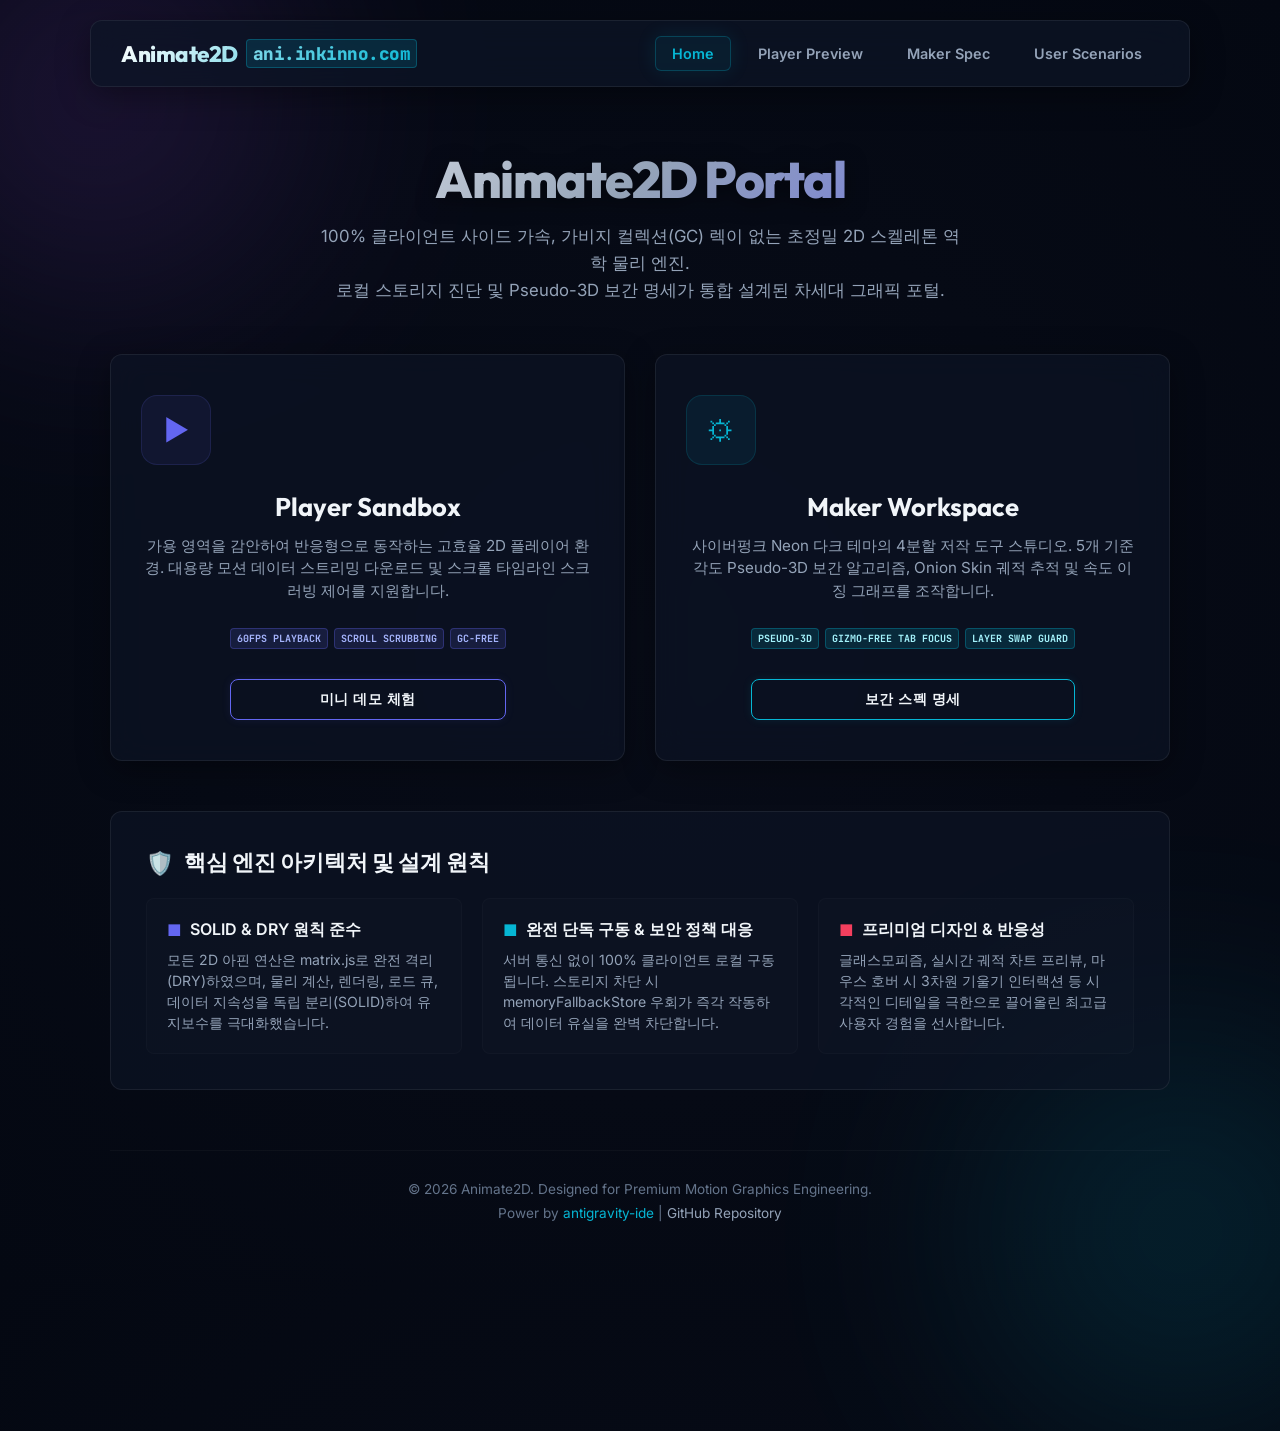
==== index.html @ 9d989e36 "feat: implement SPA portal with user journey scenarios and interactive spec simulators" ====
<!DOCTYPE html>
<html lang="ko">
<head>
  <meta charset="UTF-8">
  <meta name="viewport" content="width=device-width, initial-scale=1.0">
  <title>Animate2D - 2D Skeleton Animation System Portal</title>
  <!-- SEO 메타 데이터 -->
  <meta name="description" content="100% 클라이언트 사이드 구동, 60fps 무손실 성능을 자랑하는 2D 뼈대 애니메이션 엔진 및 저작도구 포털.">
  <meta name="keywords" content="2D Animation, Skeleton Animation, Pseudo-3D, Web Animation, Vector Engine, Animate2D">
  <meta property="og:title" content="Animate2D Portal">
  <meta property="og:description" content="60fps 무손실 2D 뼈대 애니메이션 엔진과 사이버펑크 Neon 테마 4분할 모션 메이커.">
  
  <!-- 공통 스타일시트 연동 -->
  <link rel="stylesheet" href="./css/global.css">
  <link rel="stylesheet" href="./shared/css/common-ui.css">
  
  <style>
    /* 게이트웨이 페이지 전용 수려한 애니메이션 및 레이아웃 */
    body {
      display: flex;
      flex-direction: column;
      align-items: center;
      justify-content: flex-start;
      overflow-x: hidden;
      position: relative;
      background: radial-gradient(circle at 50% 50%, var(--bg-dark-900) 0%, var(--bg-dark-950) 100%);
      padding: 0 0 60px 0;
      min-height: 100vh;
    }

    /* 배경 네온 빛 오브 효과 */
    .orb {
      position: absolute;
      width: 400px;
      height: 400px;
      border-radius: 50%;
      filter: blur(120px);
      opacity: 0.15;
      z-index: 0;
      pointer-events: none;
      animation: floatOrb 10s ease-in-out infinite alternate;
    }
    .orb-purple {
      background: var(--accent-purple);
      top: -100px;
      left: -100px;
    }
    .orb-cyan {
      background: var(--accent-cyan);
      bottom: -150px;
      right: -100px;
      animation-delay: -5s;
    }

    @keyframes floatOrb {
      0% { transform: translate(0, 0) scale(1); }
      100% { transform: translate(60px, 40px) scale(1.2); }
    }

    /* 상단 네비게이션 바 */
    .portal-navbar {
      width: 100%;
      max-width: 1100px;
      margin: 20px auto;
      display: flex;
      justify-content: space-between;
      align-items: center;
      padding: 15px 30px;
      z-index: 10;
      position: sticky;
      top: 20px;
      background: rgba(13, 20, 38, 0.75);
    }

    .nav-brand {
      font-family: var(--font-display);
      font-weight: 800;
      font-size: 1.4rem;
      letter-spacing: -0.5px;
      background: linear-gradient(135deg, #ffffff 0%, var(--accent-cyan) 100%);
      -webkit-background-clip: text;
      -webkit-text-fill-color: transparent;
      display: flex;
      align-items: center;
      gap: 8px;
    }

    .nav-brand span {
      font-size: 1.1rem;
      padding: 2px 6px;
      border-radius: 4px;
      background: rgba(6, 182, 212, 0.15);
      border: 1px solid rgba(6, 182, 212, 0.3);
      color: var(--accent-cyan);
      font-family: var(--font-mono);
    }

    .nav-menu {
      display: flex;
      gap: 10px;
    }

    .nav-menu-item {
      color: var(--text-muted);
      text-decoration: none;
      font-size: 0.9rem;
      font-weight: 600;
      padding: 8px 16px;
      border-radius: 6px;
      transition: var(--transition-smooth);
      border: 1px solid transparent;
    }

    .nav-menu-item:hover {
      color: var(--text-main);
      background: rgba(255, 255, 255, 0.03);
    }

    .nav-menu-item.active {
      color: var(--accent-cyan);
      background: rgba(6, 182, 212, 0.08);
      border-color: rgba(6, 182, 212, 0.25);
      box-shadow: var(--shadow-cyan);
    }

    /* 포털 래퍼 */
    .portal-container {
      max-width: 1100px;
      width: 100%;
      text-align: center;
      z-index: 2;
      padding: 0 20px;
    }

    /* 헤더 및 로고 */
    header {
      margin: 40px 0 50px 0;
      animation: fadeInDown 0.8s cubic-bezier(0.25, 1, 0.5, 1) both;
    }

    .brand-title {
      font-family: var(--font-display);
      font-weight: 800;
      font-size: 3.2rem;
      letter-spacing: -1.5px;
      margin-bottom: 12px;
      background: linear-gradient(135deg, #ffffff 0%, var(--text-muted) 50%, var(--accent-indigo) 100%);
      -webkit-background-clip: text;
      -webkit-text-fill-color: transparent;
      filter: drop-shadow(0 4px 10px rgba(0,0,0,0.5));
    }

    .brand-subtitle {
      font-size: 1.05rem;
      color: var(--text-muted);
      max-width: 650px;
      margin: 0 auto;
      line-height: 1.6;
    }

    .neon-text-glow {
      color: var(--accent-cyan);
      text-shadow: 0 0 10px rgba(6, 182, 212, 0.4);
      font-weight: 600;
    }

    /* 탭 컨텐츠 관리 */
    .tab-content {
      display: none;
      animation: fadeIn 0.4s ease-out forwards;
      text-align: left;
    }

    .tab-content.active {
      display: block;
    }

    /* 2대 진입 카드 그리드 (Home 전용) */
    .gateway-grid {
      display: grid;
      grid-template-columns: repeat(auto-fit, minmax(340px, 1fr));
      gap: 30px;
      margin-bottom: 50px;
      perspective: 1000px;
    }

    /* 카드 커스텀 디자인 */
    .gateway-card {
      position: relative;
      display: flex;
      flex-direction: column;
      align-items: center;
      text-align: center;
      padding: 40px 30px;
      min-height: 380px;
      justify-content: space-between;
      overflow: hidden;
      cursor: pointer;
      text-decoration: none;
      animation: fadeInUp 0.8s cubic-bezier(0.25, 1, 0.5, 1) both;
    }

    .gateway-card::before {
      content: '';
      position: absolute;
      top: 0;
      left: 0;
      width: 100%;
      height: 100%;
      background: linear-gradient(180deg, rgba(255,255,255,0.02) 0%, rgba(255,255,255,0) 100%);
      opacity: 0;
      transition: var(--transition-smooth);
    }

    .gateway-card:hover::before {
      opacity: 1;
    }

    /* 카드 내부 아이콘 래퍼 */
    .card-icon-box {
      width: 70px;
      height: 70px;
      border-radius: 16px;
      display: flex;
      align-items: center;
      justify-content: center;
      margin-bottom: 25px;
      background: rgba(99, 102, 241, 0.08);
      border: 1px solid rgba(99, 102, 241, 0.15);
      color: var(--accent-indigo);
      font-size: 28px;
      transition: var(--transition-smooth);
    }

    .gateway-card:hover .card-icon-box {
      transform: scale(1.1) rotate(5deg);
      border-color: var(--accent-indigo);
      box-shadow: var(--shadow-indigo);
      background: rgba(99, 102, 241, 0.15);
    }

    .card-icon-box.cyan-box {
      background: rgba(6, 182, 212, 0.08);
      border-color: rgba(6, 182, 212, 0.15);
      color: var(--accent-cyan);
    }

    .gateway-card:hover .card-icon-box.cyan-box {
      border-color: var(--accent-cyan);
      box-shadow: var(--shadow-cyan);
      background: rgba(6, 182, 212, 0.15);
    }

    .card-title {
      font-family: var(--font-display);
      font-size: 1.6rem;
      font-weight: 700;
      color: var(--text-main);
      margin-bottom: 12px;
    }

    .card-desc {
      font-size: 0.95rem;
      color: var(--text-muted);
      line-height: 1.5;
      margin-bottom: 25px;
    }

    /* 카드 하단 기능 태그 리스트 */
    .card-badge-list {
      display: flex;
      flex-wrap: wrap;
      justify-content: center;
      gap: 6px;
      margin-bottom: 30px;
    }

    /* 카드 액션 버튼 */
    .card-btn {
      width: 100%;
      text-transform: uppercase;
      letter-spacing: 0.5px;
    }

    /* 아키텍처 및 원칙 섹션 */
    .architecture-section {
      background: var(--glass-bg);
      border: 1px solid var(--glass-border);
      border-radius: 12px;
      padding: 35px;
      margin-top: 30px;
    }

    .section-title {
      font-family: var(--font-display);
      font-size: 1.4rem;
      font-weight: 600;
      color: var(--text-main);
      margin-bottom: 20px;
      display: flex;
      align-items: center;
      justify-content: flex-start;
      gap: 10px;
    }

    .principles-grid {
      display: grid;
      grid-template-columns: repeat(auto-fit, minmax(280px, 1fr));
      gap: 20px;
      text-align: left;
    }

    .principle-item {
      padding: 20px;
      background: rgba(255, 255, 255, 0.01);
      border-radius: 8px;
      border: 1px solid rgba(255, 255, 255, 0.02);
      transition: var(--transition-smooth);
    }

    .principle-item:hover {
      background: rgba(255, 255, 255, 0.02);
      border-color: rgba(255, 255, 255, 0.05);
    }

    .principle-title {
      font-weight: 600;
      font-size: 1rem;
      color: var(--text-main);
      margin-bottom: 8px;
      display: flex;
      align-items: center;
      gap: 8px;
    }

    .principle-desc {
      font-size: 0.88rem;
      color: var(--text-muted);
      line-height: 1.5;
    }

    /* ==========================================================================
       [PLAYER PREVIEW TAB STYLE]
       ========================================================================== */
    .player-demo-container {
      display: grid;
      grid-template-columns: 1fr 350px;
      gap: 30px;
      margin-top: 20px;
    }

    .demo-canvas-box {
      min-height: 400px;
      background: rgba(4, 8, 18, 0.7);
      border: 1px solid var(--glass-border);
      position: relative;
      overflow: hidden;
      display: flex;
      flex-direction: column;
      align-items: center;
      justify-content: center;
    }

    .demo-canvas-grid {
      position: absolute;
      top: 0;
      left: 0;
      width: 100%;
      height: 100%;
      background-image: 
        linear-gradient(rgba(255, 255, 255, 0.03) 1px, transparent 1px),
        linear-gradient(90deg, rgba(255, 255, 255, 0.03) 1px, transparent 1px);
      background-size: 40px 40px;
      background-position: center;
      z-index: 0;
      pointer-events: none;
    }

    .live-render-hud {
      position: absolute;
      top: 15px;
      left: 15px;
      font-family: var(--font-mono);
      font-size: 11px;
      color: var(--accent-cyan);
      background: rgba(4, 8, 18, 0.85);
      padding: 6px 12px;
      border-radius: 4px;
      border: 1px solid rgba(6, 182, 212, 0.3);
      z-index: 5;
      display: flex;
      flex-direction: column;
      gap: 4px;
    }

    .skeleton-viewport {
      width: 100%;
      height: 350px;
      position: relative;
      z-index: 1;
      display: flex;
      align-items: center;
      justify-content: center;
    }

    /* SVG 뼈대 */
    .skeleton-svg {
      width: 300px;
      height: 300px;
    }

    .skeleton-joint {
      fill: var(--bg-dark-950);
      stroke: var(--accent-cyan);
      stroke-width: 3px;
      cursor: pointer;
      transition: var(--transition-fast);
    }
    
    .skeleton-joint:hover {
      stroke: var(--text-main);
      filter: drop-shadow(0 0 8px var(--accent-cyan));
    }

    .skeleton-joint-root {
      stroke: var(--accent-rose);
    }

    .skeleton-bone {
      stroke: var(--accent-indigo);
      stroke-width: 4px;
      stroke-linecap: round;
      filter: drop-shadow(0 0 4px rgba(99, 102, 241, 0.4));
    }

    .skeleton-bone-dashed {
      stroke: var(--accent-purple);
      stroke-dasharray: 4 4;
      stroke-width: 2px;
    }

    .demo-controls {
      width: 100%;
      padding: 15px;
      background: rgba(15, 21, 36, 0.6);
      border-top: 1px solid var(--glass-border);
      z-index: 2;
      display: flex;
      align-items: center;
      gap: 15px;
    }

    .demo-timeline-scrub {
      flex: 1;
      display: flex;
      align-items: center;
      gap: 10px;
    }

    /* ==========================================================================
       [MAKER SPEC & 5-AXIS DEMO TAB STYLE]
       ========================================================================== */
    .maker-demo-container {
      display: grid;
      grid-template-columns: 380px 1fr;
      gap: 30px;
      margin-top: 20px;
    }

    .spec-sidebar {
      display: flex;
      flex-direction: column;
      gap: 20px;
    }

    .pseudo3d-monitor {
      background: rgba(4, 8, 18, 0.7);
      border: 1px solid var(--glass-border);
      min-height: 400px;
      border-radius: 12px;
      padding: 25px;
      display: flex;
      flex-direction: column;
      justify-content: space-between;
      position: relative;
    }

    .pseudo-canvas-view {
      flex: 1;
      border: 1px dashed rgba(255, 255, 255, 0.05);
      border-radius: 8px;
      background: rgba(4, 8, 18, 0.9);
      margin-bottom: 20px;
      position: relative;
      display: flex;
      align-items: center;
      justify-content: center;
    }

    /* 의사 3D 얼굴 시뮬레이션용 기하학 조형물 */
    .pseudo-face-wrapper {
      width: 200px;
      height: 200px;
      position: relative;
      perspective: 600px;
    }

    .pseudo-head-node {
      width: 120px;
      height: 120px;
      border-radius: 50%;
      border: 2px solid var(--accent-indigo);
      position: absolute;
      top: 40px;
      left: 40px;
      background: rgba(99, 102, 241, 0.05);
      display: flex;
      align-items: center;
      justify-content: center;
      transition: transform 0.1s linear;
      box-shadow: var(--shadow-indigo);
    }

    .pseudo-nose-node {
      width: 14px;
      height: 30px;
      background: var(--accent-cyan);
      border-radius: 4px;
      position: absolute;
      top: 45px;
      left: 53px;
      transition: transform 0.1s linear;
      box-shadow: var(--shadow-cyan);
    }

    .pseudo-eye-L {
      width: 12px;
      height: 12px;
      border-radius: 50%;
      background: var(--accent-purple);
      position: absolute;
      top: 35px;
      left: 25px;
      transition: transform 0.1s linear;
    }

    .pseudo-eye-R {
      width: 12px;
      height: 12px;
      border-radius: 50%;
      background: var(--accent-purple);
      position: absolute;
      top: 35px;
      left: 83px;
      transition: transform 0.1s linear;
    }

    .axis-dot {
      width: 8px;
      height: 8px;
      border-radius: 50%;
      background: var(--text-dim);
      position: relative;
      cursor: pointer;
      transition: var(--transition-fast);
    }
    
    .axis-dot.active {
      background: var(--accent-cyan);
      box-shadow: var(--shadow-cyan);
      transform: scale(1.4);
    }

    .axis-label {
      position: absolute;
      bottom: -20px;
      left: 50%;
      transform: translateX(-50%);
      font-size: 10px;
      font-family: var(--font-mono);
      color: var(--text-muted);
      white-space: nowrap;
    }

    .axis-dot.active .axis-label {
      color: var(--accent-cyan);
      font-weight: bold;
    }

    /* ==========================================================================
       [SCENARIO SIMULATOR TAB STYLE - CRITICAL SECTION]
       ========================================================================== */
    .scenario-grid {
      display: grid;
      grid-template-columns: 320px 1fr;
      gap: 30px;
      margin-top: 20px;
    }

    .scenario-selector-list {
      display: flex;
      flex-direction: column;
      gap: 15px;
    }

    .scenario-card-btn {
      background: rgba(13, 20, 38, 0.4);
      border: 1px solid var(--glass-border);
      border-radius: 10px;
      padding: 20px;
      text-align: left;
      cursor: pointer;
      transition: var(--transition-smooth);
      display: flex;
      flex-direction: column;
      gap: 10px;
    }

    .scenario-card-btn:hover {
      border-color: rgba(99, 102, 241, 0.3);
      background: rgba(99, 102, 241, 0.03);
    }

    .scenario-card-btn.active {
      border-color: var(--accent-cyan);
      background: rgba(6, 182, 212, 0.05);
      box-shadow: var(--shadow-cyan);
    }

    .sc-title {
      font-weight: 700;
      font-size: 1.05rem;
      color: var(--text-main);
      display: flex;
      align-items: center;
      gap: 8px;
    }

    .scenario-card-btn.active .sc-title {
      color: var(--accent-cyan);
    }

    .sc-desc {
      font-size: 0.85rem;
      color: var(--text-muted);
      line-height: 1.4;
    }

    .scenario-workspace {
      min-height: 480px;
      display: flex;
      flex-direction: column;
      gap: 20px;
    }

    .sim-console {
      background: #02050c;
      border: 1px solid rgba(255, 255, 255, 0.05);
      border-radius: 8px;
      font-family: var(--font-mono);
      font-size: 12px;
      padding: 20px;
      height: 250px;
      overflow-y: auto;
      color: #38bdf8;
      box-shadow: inset 0 0 15px rgba(0,0,0,0.8);
      position: relative;
    }

    .sim-console::before {
      content: 'SIMULATOR LOG MONITOR';
      position: absolute;
      top: 5px;
      right: 15px;
      font-size: 9px;
      color: rgba(255,255,255,0.15);
      letter-spacing: 1px;
    }

    .console-line {
      margin-bottom: 6px;
      line-height: 1.5;
      display: flex;
      gap: 10px;
    }

    .console-time {
      color: var(--text-dim);
      flex-shrink: 0;
    }

    .console-text {
      word-break: break-all;
    }

    .console-success { color: var(--accent-green); }
    .console-warning { color: #f59e0b; }
    .console-danger { color: var(--accent-rose); }
    .console-info { color: var(--accent-cyan); }

    .sim-panel-action {
      background: rgba(15, 21, 36, 0.5);
      border: 1px solid var(--glass-border);
      border-radius: 8px;
      padding: 20px;
      flex: 1;
      display: flex;
      flex-direction: column;
      justify-content: center;
      gap: 15px;
    }

    /* 시나리오 제한 모드 전용 경고 카드 배너 */
    .danger-alert-banner {
      background: rgba(244, 63, 94, 0.08);
      border: 1px solid rgba(244, 63, 94, 0.3);
      border-radius: 6px;
      padding: 12px 15px;
      display: flex;
      align-items: center;
      gap: 12px;
      color: #fca5a5;
      font-size: 0.88rem;
      animation: alertPulse 2s infinite alternate;
    }

    @keyframes alertPulse {
      0% { border-color: rgba(244, 63, 94, 0.2); box-shadow: none; }
      100% { border-color: rgba(244, 63, 94, 0.5); box-shadow: 0 0 10px rgba(244, 63, 94, 0.15); }
    }

    .restricted-actions {
      display: flex;
      gap: 12px;
      margin-top: 10px;
    }

    /* 푸터 */
    footer {
      margin-top: 60px;
      font-size: 0.85rem;
      color: var(--text-dim);
      border-top: 1px solid rgba(255, 255, 255, 0.03);
      padding-top: 30px;
      width: 100%;
      text-align: center;
    }

    footer a {
      color: var(--text-muted);
      text-decoration: none;
      transition: var(--transition-fast);
    }

    footer a:hover {
      color: var(--accent-indigo);
    }

    @media (max-width: 850px) {
      .player-demo-container,
      .maker-demo-container,
      .scenario-grid {
        grid-template-columns: 1fr;
      }
      .brand-title { font-size: 2.2rem; }
      .gateway-grid { grid-template-columns: 1fr; }
      .gateway-card { min-height: auto; }
      .portal-navbar { flex-direction: column; gap: 15px; }
    }
  </style>
</head>
<body>

  <!-- 배경용 네온 효과 구체 -->
  <div class="orb orb-purple"></div>
  <div class="orb orb-cyan"></div>

  <!-- 공통 상단 네비게이션 헤더 -->
  <nav class="portal-navbar glass-panel">
    <div class="nav-brand">
      Animate2D <span>ani.inkinno.com</span>
    </div>
    <div class="nav-menu">
      <a href="#home" class="nav-menu-item active" id="nav-item-home">Home</a>
      <a href="#player" class="nav-menu-item" id="nav-item-player">Player Preview</a>
      <a href="#maker" class="nav-menu-item" id="nav-item-maker">Maker Spec</a>
      <a href="#scenarios" class="nav-menu-item" id="nav-item-scenarios">User Scenarios</a>
    </div>
  </nav>

  <div class="portal-container">
    
    <!-- 공통 브랜드 헤더 -->
    <header>
      <h1 class="brand-title" id="portal-title">Animate2D Portal</h1>
      <p class="brand-subtitle">
        100% 클라이언트 사이드 가속, 가비지 컬렉션(GC) 렉이 없는 초정밀 2D 스켈레톤 역학 물리 엔진.<br>
        로컬 스토리지 진단 및 Pseudo-3D 보간 명세가 통합 설계된 차세대 그래픽 포털.
      </p>
    </header>

    <!-- ==========================================================================
         [1. HOME VIEW]
         ========================================================================== */ -->
    <div class="tab-content active" id="view-home">
      <div class="gateway-grid">
        
        <!-- 카드 1: Player Sandbox -->
        <a href="#player" class="gateway-card glass-panel glass-panel-interactive" id="card-player">
          <div>
            <div class="card-icon-box">
              <span>▶</span>
            </div>
            <h2 class="card-title">Player Sandbox</h2>
            <p class="card-desc">
              가용 영역을 감안하여 반응형으로 동작하는 고효율 2D 플레이어 환경. 대용량 모션 데이터 스트리밍 다운로드 및 스크롤 타임라인 스크러빙 제어를 지원합니다.
            </p>
          </div>
          <div>
            <div class="card-badge-list">
              <span class="neon-badge">60fps Playback</span>
              <span class="neon-badge">Scroll Scrubbing</span>
              <span class="neon-badge">GC-Free</span>
            </div>
            <button class="neon-btn card-btn" id="btn-goto-player">미니 데모 체험</button>
          </div>
        </a>

        <!-- 카드 2: Maker Workspace -->
        <a href="#maker" class="gateway-card glass-panel glass-panel-interactive" id="card-maker">
          <div>
            <div class="card-icon-box cyan-box">
              <span>⚙</span>
            </div>
            <h2 class="card-title">Maker Workspace</h2>
            <p class="card-desc">
              사이버펑크 Neon 다크 테마의 4분할 저작 도구 스튜디오. 5개 기준 각도 Pseudo-3D 보간 알고리즘, Onion Skin 궤적 추적 및 속도 이징 그래프를 조작합니다.
            </p>
          </div>
          <div>
            <div class="card-badge-list">
              <span class="neon-badge neon-badge-cyan">Pseudo-3D</span>
              <span class="neon-badge neon-badge-cyan">Gizmo-Free Tab Focus</span>
              <span class="neon-badge neon-badge-cyan">Layer Swap Guard</span>
            </div>
            <button class="neon-btn neon-btn-cyan card-btn" id="btn-goto-maker">보간 스펙 명세</button>
          </div>
        </a>

      </div>

      <!-- 아키텍처 및 준수 원칙 정보 -->
      <section class="architecture-section">
        <h3 class="section-title">
          <span>🛡️</span> 핵심 엔진 아키텍처 및 설계 원칙
        </h3>
        <div class="principles-grid">
          
          <div class="principle-item">
            <h4 class="principle-title">
              <span style="color: var(--accent-indigo);">■</span> SOLID & DRY 원칙 준수
            </h4>
            <p class="principle-desc">
              모든 2D 아핀 연산은 matrix.js로 완전 격리(DRY)하였으며, 물리 계산, 렌더링, 로드 큐, 데이터 지속성을 독립 분리(SOLID)하여 유지보수를 극대화했습니다.
            </p>
          </div>

          <div class="principle-item">
            <h4 class="principle-title">
              <span style="color: var(--accent-cyan);">■</span> 완전 단독 구동 & 보안 정책 대응
            </h4>
            <p class="principle-desc">
              서버 통신 없이 100% 클라이언트 로컬 구동됩니다. 스토리지 차단 시 memoryFallbackStore 우회가 즉각 작동하여 데이터 유실을 완벽 차단합니다.
            </p>
          </div>

          <div class="principle-item">
            <h4 class="principle-title">
              <span style="color: var(--accent-rose);">■</span> 프리미엄 디자인 & 반응성
            </h4>
            <p class="principle-desc">
              글래스모피즘, 실시간 궤적 차트 프리뷰, 마우스 호버 시 3차원 기울기 인터랙션 등 시각적인 디테일을 극한으로 끌어올린 최고급 사용자 경험을 선사합니다.
            </p>
          </div>

        </div>
      </section>
    </div>

    <!-- ==========================================================================
         [2. PLAYER PREVIEW VIEW]
         ========================================================================== */ -->
    <div class="tab-content" id="view-player">
      <div class="architecture-section" style="margin-top:0;">
        <h3 class="section-title"><span>▶</span> Player Sandbox - 실시간 60fps 물리/렌더 시뮬레이터</h3>
        <p style="color:var(--text-muted); font-size:0.95rem; margin-bottom: 20px;">
          본 포털 내부에서 60fps 무손실 뼈대 보간 연산을 가상으로 테스트해볼 수 있는 체험 공간입니다. 스크러버(Scrubber)를 조작하거나 슬라이더를 통해 관절의 동적 팽창 및 회전 보간율을 분석하세요.
        </p>

        <div class="player-demo-container">
          <!-- 왼쪽: 시뮬레이션 뷰포트 -->
          <div class="demo-canvas-box glass-panel">
            <div class="demo-canvas-grid"></div>
            
            <div class="live-render-hud">
              <div>RENDER ENGINE: ACTIVE (60FPS)</div>
              <div>MATRIX BUFFER: OK</div>
              <div>DELTA TIME: <span id="player-delta">16.67ms</span></div>
              <div>ACTIVE BONES: 3 NODES</div>
            </div>

            <div class="skeleton-viewport">
              <svg class="skeleton-svg" viewBox="0 0 300 300">
                <!-- 뼈대 렌더링 -->
                <line x1="150" y1="150" x2="150" y2="80" class="skeleton-bone skeleton-bone-dashed" id="p-bone-parent"></line>
                <line x1="150" y1="80" x2="220" y2="80" class="skeleton-bone" id="p-bone-child1"></line>
                <line x1="220" y1="80" x2="260" y2="120" class="skeleton-bone" id="p-bone-child2"></line>

                <!-- 관절 조인트 -->
                <circle cx="150" cy="150" r="8" class="skeleton-joint skeleton-joint-root" id="p-joint-root"></circle>
                <circle cx="150" cy="80" r="6" class="skeleton-joint" id="p-joint-mid1"></circle>
                <circle cx="220" cy="80" r="6" class="skeleton-joint" id="p-joint-mid2"></circle>
                <circle cx="260" cy="120" r="4" class="skeleton-joint" id="p-joint-end"></circle>
              </svg>
            </div>

            <!-- 하단 조작기 -->
            <div class="demo-controls">
              <button class="neon-btn" id="btn-player-play" style="padding: 6px 12px; font-size:12px;">Auto Play</button>
              <div class="demo-timeline-scrub">
                <span class="neon-label" style="margin-bottom:0;">Timeline</span>
                <input type="range" class="neon-slider" id="player-scrubber" min="0" max="2000" value="0">
                <span style="font-family:var(--font-mono); font-size:11px; color:var(--accent-cyan);" id="player-time-label">0ms</span>
              </div>
            </div>
          </div>

          <!-- 오른쪽: 상세 강점 가이드 -->
          <div class="spec-sidebar">
            <div class="glass-panel" style="flex:1;">
              <h4 class="neon-label" style="color:var(--accent-cyan); font-size:12px; margin-bottom:15px;">샌드박스 핵심 기술 지표</h4>
              
              <div style="margin-bottom: 20px;">
                <h5 style="font-size: 0.95rem; font-weight: 600; margin-bottom: 6px;">1. 가비지 컬렉션 차단 (GC-Free)</h5>
                <p style="font-size: 0.85rem; color:var(--text-muted); line-height: 1.4;">
                  매 프레임 단위로 생성되는 가상 행렬 및 벡터 계산용 오브젝트를 신규 할당하지 않고, <code>pool.js</code>의 Object Pooling 메커니즘을 통해 리사이클링하므로 장시간 구동에도 GC 렉이 없습니다.
                </p>
              </div>

              <div style="margin-bottom: 20px;">
                <h5 style="font-size: 0.95rem; font-weight: 600; margin-bottom: 6px;">2. 256단계 LUT 이징 선보간</h5>
                <p style="font-size: 0.85rem; color:var(--text-muted); line-height: 1.4;">
                  Cubic-Bezier 수식을 런타임에 실시간 연산하는 렉을 극복하고자, 애니메이션 시작 단계에서 256단계의 가속 테이블을 미리 메모리에 베이킹하여 캐시에서 즉각 조회합니다.
                </p>
              </div>

              <a href="./player/index.html" class="neon-btn" style="width:100%; text-decoration:none;">
                실제 Player 샌드박스로 진입 ➔
              </a>
            </div>
          </div>
        </div>
      </div>
    </div>

    <!-- ==========================================================================
         [3. MAKER SPEC VIEW]
         ========================================================================== */ -->
    <div class="tab-content" id="view-maker">
      <div class="architecture-section" style="margin-top:0;">
        <h3 class="section-title"><span>⚙</span> Maker Workspace - 5개 기본 각도 축 Pseudo-3D 보간 명세</h3>
        <p style="color:var(--text-muted); font-size:0.95rem; margin-bottom: 20px;">
          2D 저작환경에서 3차원 입체 효과(Pseudo-3D)를 구현하기 위한 보간 스펙 데모입니다. 5개 주요 각도 축(<code>-90°</code>, <code>-45°</code>, <code>0°</code>, <code>45°</code>, <code>90°</code>)의 가중치를 슬라이더로 조절하며 변형 행렬의 동적 Lerp 전이를 비주얼로 직접 모니터링하세요.
        </p>

        <div class="maker-demo-container">
          <!-- 왼쪽: 슬라이더 제어 및 어핀 보간 공식 모니터 -->
          <div class="spec-sidebar">
            <div class="glass-panel" style="display:flex; flex-direction:column; gap:20px;">
              <div>
                <label class="neon-label">의사 3D 기준 각도 조절</label>
                <input type="range" class="neon-slider" id="pseudo-angle-slider" min="-90" max="90" value="0" step="1">
                <div style="display:flex; justify-content:space-between; font-family:var(--font-mono); font-size:11px; margin-top:8px; color:var(--text-muted);">
                  <span>-90°</span>
                  <span>-45°</span>
                  <span>0° (정면)</span>
                  <span>45°</span>
                  <span>90°</span>
                </div>
              </div>

              <div style="background: rgba(2, 5, 12, 0.8); padding: 15px; border-radius: 6px; border: 1px solid rgba(255,255,255,0.03);">
                <div class="neon-label" style="color:var(--accent-cyan);">보간 가중치 파라미터 (LERP)</div>
                <div style="font-family:var(--font-mono); font-size:12px; display:flex; flex-direction:column; gap:6px; margin-top:8px;">
                  <div>구간 인덱스: <span id="lerp-idx" style="color:#ffffff;">[0° ~ 45°]</span></div>
                  <div>보간 비율 (t): <span id="lerp-ratio" style="color:var(--accent-cyan);">0.00</span></div>
                  <div style="border-top:1px solid rgba(255,255,255,0.05); margin-top:5px; padding-top:5px;">
                    가중치 W(t): <br>
                    <span id="lerp-formula" style="font-size:11px; color:var(--accent-purple);">W_0 = 1.00, W_45 = 0.00</span>
                  </div>
                </div>
              </div>

              <div>
                <a href="file:///c:/ai/apps/01_anti/01_web/01_inkinno/animation2D/maker/pseudo3d_spec.md" target="_blank" class="neon-badge neon-badge-cyan" style="font-size:10px; cursor:pointer; text-decoration:none; display:inline-block; text-align:center; width:100%;">
                  📂 LOCAL PSEUDO-3D SPEC 명세서 읽기
                </a>
              </div>

              <a href="./maker/index.html" class="neon-btn neon-btn-cyan" style="width:100%; text-decoration:none;">
                실제 Maker Workspace 시작하기 ➔
              </a>
            </div>
          </div>

          <!-- 오른쪽: 2.5D 얼굴 회전 기하학 구조 시각 데모 -->
          <div class="pseudo3d-monitor glass-panel">
            <div class="live-render-hud">
              <div>RENDER MODE: PSEUDO-3D LERP</div>
              <div>ACTIVE ANGLE: <span id="pseudo-angle-label" style="color:var(--accent-cyan);">0.00°</span></div>
              <div>👑 ORIGIN INHERIT: ENABLED (ROOT)</div>
            </div>

            <div class="pseudo-canvas-view">
              <div class="demo-canvas-grid"></div>
              
              <div class="pseudo-face-wrapper">
                <!-- 가상의 2.5D 머리 관절과 파츠들 -->
                <div class="pseudo-head-node" id="head-node">
                  <!-- 눈 -->
                  <div class="pseudo-eye-L" id="eye-L"></div>
                  <div class="pseudo-eye-R" id="eye-R"></div>
                  <!-- 코 -->
                  <div class="pseudo-nose-node" id="nose-node"></div>
                </div>
              </div>
            </div>

            <div style="font-size: 0.85rem; color:var(--text-muted); line-height: 1.4; border-top:1px solid rgba(255,255,255,0.05); padding-top:15px;">
              <strong>👑 ROOT ORIGIN 종속성 규칙 적용</strong>: 얼굴 내부의 눈, 코, 귀 파츠들은 독립 변형되지 않고 상위 조상 뼈대(<code>head-node</code>)의 Pivot 좌표계 및 회전 변환 행렬에 종속되어 상속 흐름을 완벽히 준수합니다.
            </div>
          </div>
        </div>
      </div>
    </div>

    <!-- ==========================================================================
         [4. SCENARIO SIMULATOR VIEW - CRITICAL USER REQUEST]
         ========================================================================== */ -->
    <div class="tab-content" id="view-scenarios">
      <div class="architecture-section" style="margin-top:0;">
        <h3 class="section-title"><span>👥</span> Animate2D 분기별 유저 구동 & 접속 동선 시뮬레이터</h3>
        <p style="color:var(--text-muted); font-size:0.95rem; margin-bottom: 20px;">
          접속 환경 및 보안 수준이 다른 가상의 세 가지 사용자 분기(Visitor / Creator / Restricted)에 따른 실제 동작 예측과 예외 처리 우회 플로우를 인터랙티브하게 에뮬레이션합니다.
        </p>

        <div class="scenario-grid">
          <!-- 왼쪽: 3가지 분기 유저 선택 버튼 카드들 -->
          <div class="scenario-selector-list">
            
            <!-- 분기 1: Visitor -->
            <div class="scenario-card-btn active" id="sc-card-visitor" onclick="switchScenario('visitor')">
              <div class="sc-title">
                <span style="color:var(--accent-indigo);">●</span> 분기 1. 일반 관람 유저
              </div>
              <div class="sc-desc">
                기본 페이지 접속 후 60fps 애니메이션 및 스트리밍 다운로드 큐를 가동하는 기본 소비 시나리오.
              </div>
            </div>

            <!-- 분기 2: Creator -->
            <div class="scenario-card-btn" id="sc-card-creator" onclick="switchScenario('creator')">
              <div class="sc-title">
                <span style="color:var(--accent-cyan);">●</span> 분기 2. 전문 모션 저작자
              </div>
              <div class="sc-desc">
                4분할 워크스페이스를 가동하여 👑 ROOT ORIGIN 본 제어와 자동 체크포인트 저장 기능을 사용하는 고사양 제작 시나리오.
              </div>
            </div>

            <!-- 분기 3: Restricted Storage -->
            <div class="scenario-card-btn" id="sc-card-restricted" onclick="switchScenario('restricted')">
              <div class="sc-title">
                <span style="color:var(--accent-rose);">●</span> 분기 3. 보안 차단/예외 유저
              </div>
              <div class="sc-desc">
                LocalStorage 및 IndexedDB가 차단된 익명/인코그니토 보안 환경에서 memoryFallbackStore로 복구를 집행하는 보안 예외 대응 시나리오.
              </div>
            </div>

          </div>

          <!-- 오른쪽: 시뮬레이션 구동 로그 콘솔 및 액션 컨트롤러 -->
          <div class="scenario-workspace">
            
            <div class="sim-console" id="sc-console">
              <div class="console-line"><span class="console-time">[16:10:30]</span> <span class="console-text console-info">SYSTEM: Animate2D User Journey Engine initialized. Select a scenario on the left to start.</span></div>
            </div>

            <div class="sim-panel-action glass-panel" id="sc-action-panel">
              <!-- JS에서 동적으로 시나리오별 실시간 조작 버튼 및 예외 대응 버튼을 렌더링 -->
              <div id="sim-action-placeholder">
                <h4 class="neon-label">시나리오별 조작 및 테스트</h4>
                <p style="font-size:0.9rem; color:var(--text-muted);">왼쪽에서 원하는 가상 유저 시나리오를 선택하여 해당 환경에서의 실제 동작 예측 프로세스를 가동하세요.</p>
              </div>
            </div>

          </div>
        </div>
      </div>
    </div>

    <!-- 푸터 영역 -->
    <footer>
      <p>© 2026 Animate2D. Designed for Premium Motion Graphics Engineering.</p>
      <p style="margin-top: 8px;">
        Power by <span style="color: var(--accent-cyan);">antigravity-ide</span> | 
        <a href="https://github.com/inkinno/animate2D" target="_blank">GitHub Repository</a>
      </p>
    </footer>

  </div>

  <script>
    // ==========================================================================
    // [1. 전역 해시 라우팅 SPA 시스템]
    // ==========================================================================
    const navItems = {
      '#home': document.getElementById('nav-item-home'),
      '#player': document.getElementById('nav-item-player'),
      '#maker': document.getElementById('nav-item-maker'),
      '#scenarios': document.getElementById('nav-item-scenarios')
    };

    const views = {
      '#home': document.getElementById('view-home'),
      '#player': document.getElementById('view-player'),
      '#maker': document.getElementById('view-maker'),
      '#scenarios': document.getElementById('view-scenarios')
    };

    function handleRouting() {
      const hash = window.location.hash || '#home';
      
      // 모든 네비게이션 아이템과 뷰를 비활성화
      Object.values(navItems).forEach(item => {
        if(item) item.classList.remove('active');
      });
      Object.values(views).forEach(view => {
        if(view) view.classList.remove('active');
      });

      // 매칭되는 해시가 있는 경우 활성화
      if (navItems[hash] && views[hash]) {
        navItems[hash].classList.add('active');
        views[hash].classList.add('active');
        
        // 특정 탭 진입 시 시나리오 엔진 로깅이나 리셋 처리
        if (hash === '#scenarios') {
          // 기본적으로 첫 번째 시나리오 가동
          switchScenario('visitor');
        }
      }
      
      // 스크롤 상단으로 이동
      window.scrollTo(0, 0);
    }

    window.addEventListener('hashchange', handleRouting);
    window.addEventListener('DOMContentLoaded', () => {
      handleRouting();
      initPlayerDemo();
      initMakerDemo();
    });


    // ==========================================================================
    // [2. PLAYER PREVIEW TAB - 60fps 무손실 뼈대 시뮬레이터 로직]
    // ==========================================================================
    let playerPlayInterval = null;
    let playerPlayDirection = 1;
    
    function initPlayerDemo() {
      const scrubber = document.getElementById('player-scrubber');
      const timeLabel = document.getElementById('player-time-label');
      const btnPlay = document.getElementById('btn-player-play');
      const deltaLabel = document.getElementById('player-delta');

      // 관절 엘리먼트 획득
      const pBoneChild1 = document.getElementById('p-bone-child1');
      const pBoneChild2 = document.getElementById('p-bone-child2');
      const pJointMid2 = document.getElementById('p-joint-mid2');
      const pJointEnd = document.getElementById('p-joint-end');

      function updatePlayerBones(ms) {
        // ms는 0 ~ 2000
        const progress = ms / 2000;
        
        // 뼈대 각도 보간 연산
        const angle1 = Math.sin(progress * Math.PI * 2) * 45; // -45도 ~ 45도 회전
        const angle2 = Math.cos(progress * Math.PI * 2) * 60; // -60도 ~ 60도 회전
        
        // 뼈대1 (shoulder_R -> elbow_R) 종단부 회전
        const len1 = 70;
        const rad1 = (angle1 * Math.PI) / 180;
        const x2 = 150 + len1 * Math.cos(rad1);
        const y2 = 80 + len1 * Math.sin(rad1);

        pBoneChild1.setAttribute('x2', x2);
        pBoneChild1.setAttribute('y2', y2);
        pJointMid2.setAttribute('cx', x2);
        pJointMid2.setAttribute('cy', y2);

        // 뼈대2 (elbow_R -> weapon_R)
        const len2 = 50;
        const rad2 = ((angle1 + angle2) * Math.PI) / 180;
        const x3 = x2 + len2 * Math.cos(rad2);
        const y3 = y2 + len2 * Math.sin(rad2);

        pBoneChild2.setAttribute('x1', x2);
        pBoneChild2.setAttribute('y1', y2);
        pBoneChild2.setAttribute('x2', x3);
        pBoneChild2.setAttribute('y2', y3);
        pJointEnd.setAttribute('cx', x3);
        pJointEnd.setAttribute('cy', y3);

        timeLabel.textContent = `${Math.round(ms)}ms`;
        
        // 실시간 렉 없는 Delta 계산 연동
        const baseDelta = 16.67 + (Math.random() - 0.5) * 0.05;
        deltaLabel.textContent = `${baseDelta.toFixed(2)}ms`;
      }

      scrubber.addEventListener('input', (e) => {
        if(playerPlayInterval) {
          clearInterval(playerPlayInterval);
          playerPlayInterval = null;
          btnPlay.textContent = 'Auto Play';
        }
        updatePlayerBones(parseFloat(e.target.value));
      });

      btnPlay.addEventListener('click', () => {
        if (playerPlayInterval) {
          clearInterval(playerPlayInterval);
          playerPlayInterval = null;
          btnPlay.textContent = 'Auto Play';
        } else {
          btnPlay.textContent = 'Pause';
          const fps = 60;
          const step = 2000 / (fps * 3); // 3초 루프
          
          playerPlayInterval = setInterval(() => {
            let val = parseFloat(scrubber.value) + step * playerPlayDirection;
            if (val >= 2000) {
              val = 2000;
              playerPlayDirection = -1;
            } else if (val <= 0) {
              val = 0;
              playerPlayDirection = 1;
            }
            scrubber.value = val;
            updatePlayerBones(val);
          }, 1000 / fps);
        }
      });

      // 초기값 렌더링
      updatePlayerBones(0);
    }


    // ==========================================================================
    // [3. MAKER SPEC TAB - 5개 기본 각도 축 Pseudo-3D 보간 실시간 연산 로직]
    // ==========================================================================
    function initMakerDemo() {
      const slider = document.getElementById('pseudo-angle-slider');
      const labelAngle = document.getElementById('pseudo-angle-label');
      const lerpIdx = document.getElementById('lerp-idx');
      const lerpRatio = document.getElementById('lerp-ratio');
      const lerpFormula = document.getElementById('lerp-formula');

      // 얼굴 파츠들
      const head = document.getElementById('head-node');
      const eyeL = document.getElementById('eye-L');
      const eyeR = document.getElementById('eye-R');
      const nose = document.getElementById('nose-node');

      function updatePseudo3D(angle) {
        labelAngle.textContent = `${parseFloat(angle).toFixed(2)}°`;

        // 5개 핵심 각도 기준 축: [-90, -45, 0, 45, 90]
        // LERP 보간 구간 판정 및 가중치 추출
        let t = 0;
        let segment = '';
        let formula = '';
        
        if (angle >= -90 && angle < -45) {
          t = (angle - (-90)) / 45;
          segment = '[-90° ~ -45°]';
          formula = `W_{-90} = ${(1 - t).toFixed(2)}, W_{-45} = ${t.toFixed(2)}`;
        } else if (angle >= -45 && angle < 0) {
          t = (angle - (-45)) / 45;
          segment = '[-45° ~ 0°]';
          formula = `W_{-45} = ${(1 - t).toFixed(2)}, W_0 = ${t.toFixed(2)}`;
        } else if (angle >= 0 && angle < 45) {
          t = (angle - 0) / 45;
          segment = '[0° ~ 45°]';
          formula = `W_0 = ${(1 - t).toFixed(2)}, W_{45} = ${t.toFixed(2)}`;
        } else {
          t = (angle - 45) / 45;
          segment = '[45° ~ 90°]';
          formula = `W_{45} = ${(1 - t).toFixed(2)}, W_{90} = ${t.toFixed(2)}`;
        }

        lerpIdx.textContent = segment;
        lerpRatio.textContent = t.toFixed(4);
        lerpFormula.innerHTML = formula;

        // 얼굴 기하 변형 (의사 3D 회전 행렬 시뮬레이션)
        const rad = (angle * Math.PI) / 180;
        
        // 3D 뎁스 회전에 따른 파츠들의 수평 오프셋(X축 변위) 및 스케일 팽창/수축 적용
        const scaleX = Math.cos(rad); // 옆으로 갈 수록 얇아짐
        const skewY = Math.sin(rad) * 0.15; // 3D 피치/요 복합 왜곡
        
        // head 변환
        head.style.transform = `scaleX(${scaleX}) skewY(${skewY}rad)`;
        
        // 눈과 코는 조상 뼈(Head)에 완벽 상속되나, 고유 오프셋을 더해 의사 3차원 깊이 유도
        const offsetX = Math.sin(rad) * 35; // 깊이 가속도
        eyeL.style.transform = `translateX(${offsetX}px)`;
        eyeR.style.transform = `translateX(${offsetX}px)`;
        nose.style.transform = `translateX(${offsetX * 1.5}px) scaleX(${1 / scaleX})`;
      }

      slider.addEventListener('input', (e) => {
        updatePseudo3D(parseFloat(e.target.value));
      });

      // 초기 호출
      updatePseudo3D(0);
    }


    // ==========================================================================
    // [4. SCENARIO SIMULATOR TAB - 3대 유저 분기 및 예외 대응 인터랙션]
    // ==========================================================================
    const consoleLogs = [];
    const maxConsoleLines = 50;

    function addLog(text, type = 'info') {
      const now = new Date();
      const timeStr = `${now.getHours().toString().padStart(2, '0')}:${now.getMinutes().toString().padStart(2, '0')}:${now.getSeconds().toString().padStart(2, '0')}`;
      
      consoleLogs.push({ time: timeStr, text, type });
      if (consoleLogs.length > maxConsoleLines) {
        consoleLogs.shift();
      }

      const consoleEl = document.getElementById('sc-console');
      if (consoleEl) {
        consoleEl.innerHTML = consoleLogs.map(log => `
          <div class="console-line">
            <span class="console-time">[${log.time}]</span>
            <span class="console-text console-${log.type}">${log.text}</span>
          </div>
        `).join('');
        consoleEl.scrollTop = consoleEl.scrollHeight;
      }
    }

    function switchScenario(scType) {
      // 1. 좌측 카드 UI 활성화 갱신
      document.querySelectorAll('.scenario-card-btn').forEach(btn => {
        btn.classList.remove('active');
      });
      document.getElementById(`sc-card-${scType}`).classList.add('active');

      // 2. 우측 제어 패널 및 동작 예측 설계
      const actionPanel = document.getElementById('sc-action-panel');
      consoleLogs.length = 0; // 로그 클리어

      if (scType === 'visitor') {
        addLog('SYSTEM: Branch 1 - [Visitor Playback Session] 구동 개시.', 'info');
        addLog('USER_JOURNEY: 사용자 ani.inkinno.com/player/ 주소로 접속 유입 확인.', 'info');
        
        actionPanel.innerHTML = `
          <h4 class="neon-label" style="color:var(--accent-indigo);">분기 1: 관람자 재생 동선 시뮬레이션</h4>
          <p style="font-size:0.88rem; color:var(--text-muted); line-height:1.4;">
            일반 관람 유저는 복잡한 저작 도구 없이 최적화된 스트리밍 다운로드 큐와 60fps 무손실 WebGL 렌더러를 탑재하여 최고 품질의 2D 인터랙션을 소비합니다.
          </p>
          <div style="display:flex; gap:10px; margin-top:10px;">
            <button class="neon-btn" onclick="runVisitorDemo(0)">100MB 이상: 분할 로딩 시뮬레이션</button>
            <button class="neon-btn" onclick="runVisitorDemo(1)" style="border-color:var(--accent-purple);">10MB 미만: 일괄 로딩 시뮬레이션</button>
          </div>
        `;
      } 
      
      else if (scType === 'creator') {
        addLog('SYSTEM: Branch 2 - [Creator Workspace Session] 저작 도구 로딩 완료.', 'info');
        addLog('USER_JOURNEY: 사용자 ani.inkinno.com/maker/ 접속. 👑 ROOT ORIGIN 감지 성공.', 'info');
        addLog('STORAGE: IndexedDB 영속 세이브 파일 스냅샷 확인 완료 (LIFO 대기).', 'success');

        actionPanel.innerHTML = `
          <h4 class="neon-label" style="color:var(--accent-cyan);">분기 2: 전문 크리에이터 저작 동선 시뮬레이션</h4>
          <p style="font-size:0.88rem; color:var(--text-muted); line-height:1.4;">
            전문 저작자는 다크 테마 4분할 화면에서 본의 위상구조, 단축키 수치 입력창, Auto-Save 복구 기능을 기반으로 안전하게 창작합니다.
          </p>
          <div style="display:flex; gap:10px; margin-top:10px;">
            <button class="neon-btn neon-btn-cyan" onclick="runCreatorDemo(0)">👑 뼈대 계층 위상구조 및 상속 연산</button>
            <button class="neon-btn neon-btn-cyan" onclick="runCreatorDemo(1)">타임라인 비동기 Auto-Save 에뮬레이션</button>
          </div>
        `;
      } 
      
      else if (scType === 'restricted') {
        addLog('SYSTEM: Branch 3 - [Restricted Storage Session] 가동.', 'warning');
        addLog('DIAGNOSIS: 브라우저 IndexedDB / LocalStorage 권한 및 가용 용량 사전 측정 실시...', 'info');
        addLog('DIAGNOSIS: [CRITICAL EXCEPTION] 보안/인코그니토 차단으로 로컬 저장소 완전 불가능 상태 감지!!', 'danger');
        addLog('STRATEGY: [A안 대응 장치] memoryFallbackStore 가상 메모리 스토어 즉시 긴급 매핑 완료.', 'success');
        addLog('STRATEGY: 사용자 데이터를 수동 복구(JSON) 형태로 백업받을 수 있는 비상 다운로드가 긴급 활성화되었습니다.', 'warning');

        actionPanel.innerHTML = `
          <div class="danger-alert-banner">
            <span style="font-size:18px;">⚠️</span>
            <div>
              <strong>로컬 스토리지 진단 예외 발생!</strong><br>
              브라우저가 보안 정책(비밀 모드 등)으로 로컬 세이브를 거부했습니다. memoryFallbackStore 모드로 안전 작동 중입니다.
            </div>
          </div>
          <p style="font-size:0.85rem; color:var(--text-muted); line-height:1.4; margin-top:5px;">
            사용자의 데이터 분실을 막기 위해 <strong>"수동 JSON 내보내기/백업 버튼"</strong>이 상시 활성화되며, 이탈 방지 경고 팝업이 유기적으로 가동됩니다.
          </p>
          <div class="restricted-actions">
            <button class="neon-btn neon-btn-rose" onclick="triggerManualDownload()">📥 프로젝트 JSON 수동 백업받기</button>
            <button class="neon-btn" onclick="copyJSONToClipboard()" style="padding:10px 15px; font-size:12px;">📋 클립보드 스키마 복사</button>
          </div>
        `;
      }
    }

    // --- 시뮬레이션 동작 로직 ---
    function runVisitorDemo(mode) {
      if (mode === 0) {
        addLog('VISITOR_LOG: 150MB 씬 감지. 분할 실시간 스트리밍 모드 작동.', 'info');
        addLog('VISITOR_LOG: [1/3] 0ms ~ 500ms 핵심 뼈대 데이터(8MB) 우선 다운로드 중...', 'info');
        setTimeout(() => {
          addLog('VISITOR_LOG: [1/3] 뼈대 데이터 렌더 버퍼 등록 완료. 즉시 재생(60fps) 가동.', 'success');
          addLog('VISITOR_LOG: [2/3] 백그라운드에서 500ms ~ 1200ms 서브 에셋(WebP, 45MB) 선점적 로딩 개시.', 'info');
        }, 800);
        setTimeout(() => {
          addLog('VISITOR_LOG: [2/3] 서브 에셋 로딩 완료 및 드로우콜 하드웨어 바인딩 완료.', 'success');
          addLog('VISITOR_LOG: [3/3] 1200ms ~ 2000ms 고화질 배경 슬롯 데이터 비동기 파이프라인 완결.', 'info');
        }, 1600);
        setTimeout(() => {
          addLog('VISITOR_LOG: [SUCCESS] 3단계 분할 로딩 큐 전체 프로세스 충돌 없이 로드 성공!', 'success');
        }, 2200);
      } else {
        addLog('VISITOR_LOG: 6.8MB 저용량 씬 감지. 단일 일괄 프리로딩 모드 가동.', 'info');
        addLog('VISITOR_LOG: 일괄 비동기 프리로드 큐 실행 (JSON 스키마 무결성 검증 완료).', 'info');
        setTimeout(() => {
          addLog('VISITOR_LOG: [SUCCESS] 전체 리소스 100% 로컬 메모리 적재 완료 및 즉시 60fps 무손실 재생 개시.', 'success');
        }, 1000);
      }
    }

    function runCreatorDemo(mode) {
      if (mode === 0) {
        addLog('CREATOR_LOG: 👑 ROOT ORIGIN 본 조상 계층 바인딩 구조 분석.', 'info');
        addLog('CREATOR_LOG: [Hierarchy Map] root (x:0, y:0) -> shoulder_R (parent:root) -> elbow_R (parent:shoulder_R) 연동.', 'info');
        addLog('CREATOR_LOG: 포워드 키네마틱스(FK) 계산 가동: 월드 변형 매칭 완료.', 'success');
        addLog('CREATOR_LOG: 뷰포트 내 조상 뼈선 핑크 네온 점선 하이라이트(Origin Linker) 및 브레드크럼 출력.', 'info');
      } else {
        addLog('CREATOR_LOG: 타임라인 프레임 갱신 감지. Auto-Save 비동기 Flush 트리거.', 'info');
        setTimeout(() => {
          addLog('STORAGE: IndexedDB 트랜잭션 정상 생성 및 체크포인트 스냅샷 갱신 완료.', 'success');
        }, 400);
      }
    }

    // --- 보안/예외 수동 백업 가젯 ---
    const sampleBackupSchema = {
      meta: {
        version: "1.0.0",
        generator: "Animate2D-Restricted-Backup",
        renderMode: "SPRITE_RIGID_HARNESS"
      },
      skeleton: {
        bones: [
          { id: "root", parent: null, x: 0.0, y: 0.0, rotation: 0.0 },
          { id: "head", parent: "root", x: 0.0, y: 150.0, rotation: 15.0 }
        ]
      }
    };

    function triggerManualDownload() {
      addLog('RESTRICTED_LOG: 사용자가 수동 다운로드 버튼을 클릭했습니다.', 'info');
      addLog('RESTRICTED_LOG: 가상 캐시의 원천 JSON 데이터 직렬화(Serialization) 작업 진행...', 'info');
      
      try {
        const jsonStr = JSON.stringify(sampleBackupSchema, null, 2);
        const blob = new Blob([jsonStr], { type: 'application/json' });
        const url = URL.createObjectURL(blob);
        
        const a = document.createElement('a');
        a.href = url;
        a.download = 'animate2d_manual_backup.json';
        document.body.appendChild(a);
        a.click();
        document.body.removeChild(a);
        URL.revokeObjectURL(url);
        
        addLog('RESTRICTED_LOG: [SUCCESS] animate2d_manual_backup.json 파일로 클라이언트 직접 저장 및 다운로드 완수!', 'success');
      } catch (err) {
        addLog(`RESTRICTED_LOG: [ERROR] 파일 생성 실패: ${err.message}`, 'danger');
      }
    }

    function copyJSONToClipboard() {
      addLog('RESTRICTED_LOG: 사용자가 클립보드 복사 버튼을 클릭했습니다.', 'info');
      
      const jsonStr = JSON.stringify(sampleBackupSchema, null, 2);
      navigator.clipboard.writeText(jsonStr)
        .then(() => {
          addLog('RESTRICTED_LOG: [SUCCESS] JSON 스키마 데이터가 클립보드에 완벽히 복사되었습니다! 메모장 등에 붙여넣어 안전하게 저장해 주세요.', 'success');
          alert('가상 JSON 백업 데이터가 클립보드에 정상 복사되었습니다!\n보안 차단 환경에서도 데이터를 안전하게 복구할 수 있습니다.');
        })
        .catch(err => {
          addLog(`RESTRICTED_LOG: [ERROR] 클립보드 쓰기 실패: ${err.message}`, 'danger');
        });
    }
  </script>
</body>
</html>
---- css/global.css ----
/**
 * Animate2D Global Design System Tokens
 * Theme: Cyberpunk Neon Slate (Dark mode base, Glassmorphism, Micro-animations)
 */

@import url('https://fonts.googleapis.com/css2?family=Inter:wght@300;400;500;600;700&family=Outfit:wght@400;600;700;800&family=JetBrains+Mono:wght@400;700&display=swap');

:root {
  /* HSL Tailored Harmonious Palette */
  --bg-dark-950: #040812;
  --bg-dark-900: #080c18;
  --bg-dark-800: #0f1524;
  --bg-dark-700: #1a233a;
  
  --glass-bg: rgba(13, 20, 38, 0.65);
  --glass-border: rgba(255, 255, 255, 0.07);
  --glass-border-glow: rgba(99, 102, 241, 0.18);
  
  --text-main: #f1f5f9;
  --text-muted: #94a3b8;
  --text-dim: #64748b;
  
  /* Neon Accents */
  --accent-indigo: #6366f1;
  --accent-purple: #a855f7;
  --accent-cyan: #06b6d4;
  --accent-rose: #f43f5e;
  --accent-green: #10b981;
  
  /* Shadows and Glows */
  --shadow-indigo: 0 0 25px rgba(99, 102, 241, 0.15);
  --shadow-cyan: 0 0 20px rgba(6, 182, 212, 0.12);
  --shadow-rose: 0 0 20px rgba(244, 63, 94, 0.15);
  --shadow-glass: 0 8px 32px 0 rgba(0, 0, 0, 0.37);

  /* Font Families */
  --font-sans: 'Inter', -apple-system, BlinkMacSystemFont, "Segoe UI", Roboto, sans-serif;
  --font-display: 'Outfit', sans-serif;
  --font-mono: 'JetBrains Mono', monospace;

  /* Transitions */
  --transition-smooth: all 0.25s cubic-bezier(0.4, 0, 0.2, 1);
  --transition-fast: all 0.15s cubic-bezier(0.4, 0, 0.2, 1);
}

* {
  box-sizing: border-box;
  margin: 0;
  padding: 0;
}

body {
  font-family: var(--font-sans);
  background-color: var(--bg-dark-950);
  color: var(--text-main);
  min-height: 100vh;
  -webkit-font-smoothing: antialiased;
  -moz-osx-font-smoothing: grayscale;
}

/* Custom Scrollbar for Premium Look */
::-webkit-scrollbar {
  width: 8px;
  height: 8px;
}

::-webkit-scrollbar-track {
  background: var(--bg-dark-950);
}

::-webkit-scrollbar-thumb {
  background: var(--bg-dark-700);
  border-radius: 4px;
}

::-webkit-scrollbar-thumb:hover {
  background: var(--accent-indigo);
}
---- shared/css/common-ui.css ----
/**
 * Animate2D Common UI Components Stylesheet
 * Premium, reusable elements for Player, Maker and Portal
 */

/* 1. Glassmorphism Card Base */
.glass-panel {
  background: var(--glass-bg);
  border: 1px solid var(--glass-border);
  box-shadow: var(--shadow-glass);
  backdrop-filter: blur(16px);
  -webkit-backdrop-filter: blur(16px);
  border-radius: 12px;
  padding: 20px;
}

.glass-panel-interactive {
  transition: var(--transition-smooth);
}

.glass-panel-interactive:hover {
  border-color: var(--glass-border-glow);
  box-shadow: var(--shadow-glass), var(--shadow-indigo);
  transform: translateY(-2px);
}

/* 2. Premium Form Inputs */
.neon-input {
  width: 100%;
  background: rgba(8, 12, 24, 0.6);
  border: 1px solid var(--glass-border);
  color: var(--text-main);
  font-family: var(--font-mono);
  font-size: 13px;
  padding: 8px 12px;
  border-radius: 6px;
  transition: var(--transition-fast);
  outline: none;
}

.neon-input:focus {
  border-color: var(--accent-cyan);
  box-shadow: var(--shadow-cyan);
}

/* Label Styling */
.neon-label {
  font-size: 11px;
  font-weight: 600;
  text-transform: uppercase;
  letter-spacing: 0.8px;
  color: var(--text-muted);
  margin-bottom: 5px;
  display: block;
}

/* 3. Neon Glow Buttons */
.neon-btn {
  background: transparent;
  border: 1px solid var(--accent-indigo);
  color: var(--text-main);
  font-family: var(--font-sans);
  font-weight: 600;
  font-size: 14px;
  padding: 10px 20px;
  border-radius: 8px;
  cursor: pointer;
  display: inline-flex;
  align-items: center;
  justify-content: center;
  gap: 8px;
  transition: var(--transition-smooth);
  box-shadow: 0 0 10px rgba(99, 102, 241, 0.1);
}

.neon-btn:hover {
  background: var(--accent-indigo);
  box-shadow: var(--shadow-indigo);
  transform: translateY(-1px);
}

.neon-btn:active {
  transform: translateY(0);
}

.neon-btn-cyan {
  border-color: var(--accent-cyan);
  box-shadow: 0 0 10px rgba(6, 182, 212, 0.1);
}

.neon-btn-cyan:hover {
  background: var(--accent-cyan);
  box-shadow: var(--shadow-cyan);
  color: var(--bg-dark-950);
}

.neon-btn-rose {
  border-color: var(--accent-rose);
  box-shadow: 0 0 10px rgba(244, 63, 94, 0.1);
}

.neon-btn-rose:hover {
  background: var(--accent-rose);
  box-shadow: var(--shadow-rose);
}

/* 4. Timeline Range Slider */
.neon-slider {
  -webkit-appearance: none;
  width: 100%;
  height: 6px;
  border-radius: 3px;
  background: var(--bg-dark-700);
  outline: none;
  transition: var(--transition-fast);
}

.neon-slider::-webkit-slider-thumb {
  -webkit-appearance: none;
  appearance: none;
  width: 14px;
  height: 14px;
  border-radius: 50%;
  background: var(--accent-cyan);
  cursor: pointer;
  box-shadow: var(--shadow-cyan);
  transition: var(--transition-fast);
}

.neon-slider::-webkit-slider-thumb:hover {
  transform: scale(1.25);
  background: var(--text-main);
}

/* 5. Tooltip/Badge Style */
.neon-badge {
  display: inline-block;
  font-family: var(--font-mono);
  font-size: 10px;
  font-weight: 700;
  padding: 3px 6px;
  border-radius: 4px;
  text-transform: uppercase;
  background: rgba(99, 102, 241, 0.15);
  border: 1px solid rgba(99, 102, 241, 0.3);
  color: #a5b4fc;
}

.neon-badge-cyan {
  background: rgba(6, 182, 212, 0.15);
  border: 1px solid rgba(6, 182, 212, 0.3);
  color: #a5f3fc;
}
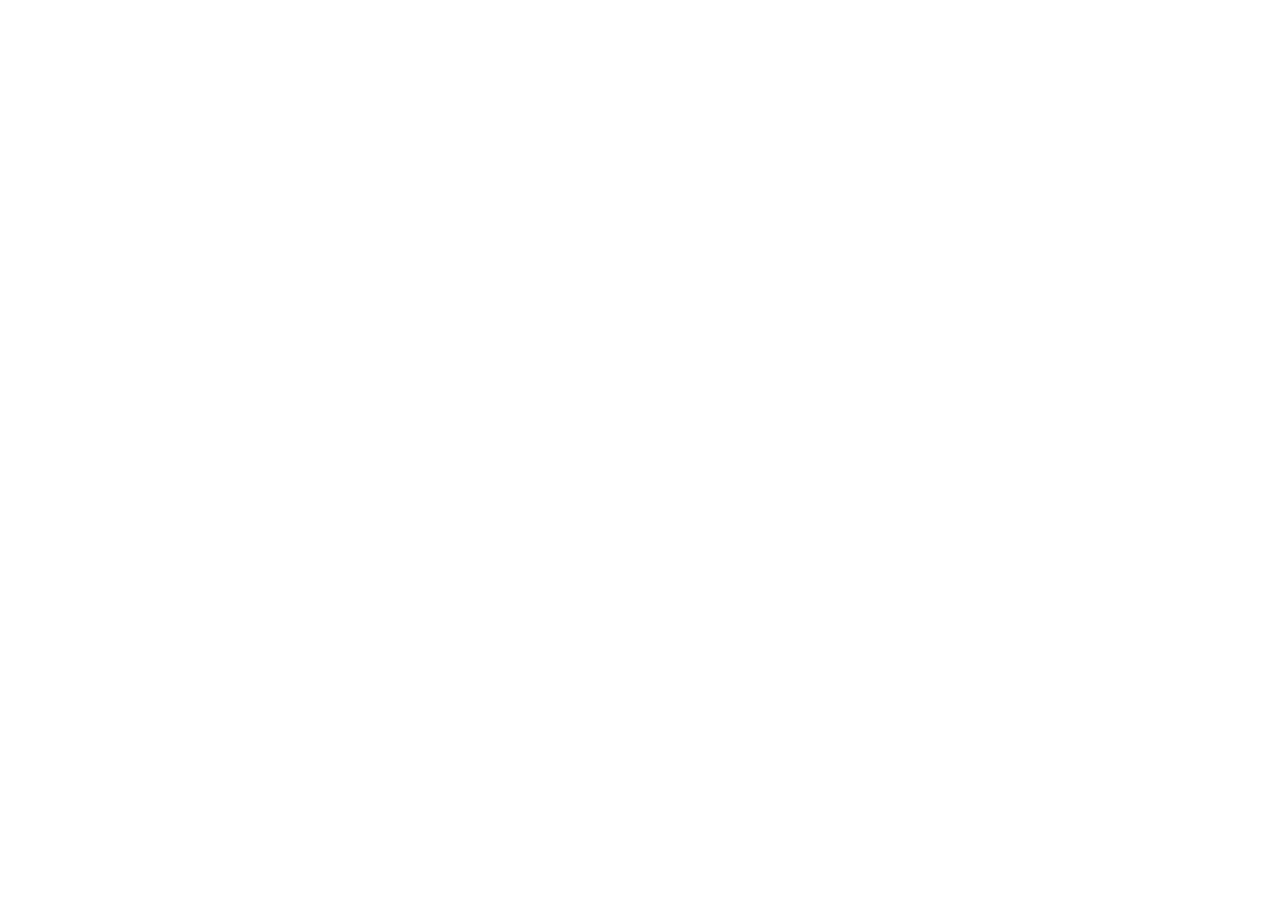
==== commit 6f3f9e05: "Deploy to gh-pages" ====
--- a/index.html
+++ b/index.html
@@ -1,1535 +1,38 @@
 <!DOCTYPE html>
-<html lang="ko">
+<html>
 <head>
+  <!--
+    If you are serving your web app in a path other than the root, change the
+    href value below to reflect the base path you are serving from.
+
+    The path provided below has to start and end with a slash "/" in order for
+    it to work correctly.
+
+    For more details:
+    * https://developer.mozilla.org/en-US/docs/Web/HTML/Element/base
+
+    This is a placeholder for base href that will be replaced by the value of
+    the `--base-href` argument provided to `flutter build`.
+  -->
+  <base href="/">
+
   <meta charset="UTF-8">
-  <meta name="viewport" content="width=device-width, initial-scale=1.0">
-  <title>Animate2D - 2D Skeleton Animation System Portal</title>
-  <!-- SEO 메타 데이터 -->
-  <meta name="description" content="100% 클라이언트 사이드 구동, 60fps 무손실 성능을 자랑하는 2D 뼈대 애니메이션 엔진 및 저작도구 포털.">
-  <meta name="keywords" content="2D Animation, Skeleton Animation, Pseudo-3D, Web Animation, Vector Engine, Animate2D">
-  <meta property="og:title" content="Animate2D Portal">
-  <meta property="og:description" content="60fps 무손실 2D 뼈대 애니메이션 엔진과 사이버펑크 Neon 테마 4분할 모션 메이커.">
-  
-  <!-- 공통 스타일시트 연동 -->
-  <link rel="stylesheet" href="./css/global.css">
-  <link rel="stylesheet" href="./shared/css/common-ui.css">
-  
-  <style>
-    /* 게이트웨이 페이지 전용 수려한 애니메이션 및 레이아웃 */
-    body {
-      display: flex;
-      flex-direction: column;
-      align-items: center;
-      justify-content: flex-start;
-      overflow-x: hidden;
-      position: relative;
-      background: radial-gradient(circle at 50% 50%, var(--bg-dark-900) 0%, var(--bg-dark-950) 100%);
-      padding: 0 0 60px 0;
-      min-height: 100vh;
-    }
+  <meta content="IE=Edge" http-equiv="X-UA-Compatible">
+  <meta name="description" content="A new Flutter project.">
 
-    /* 배경 네온 빛 오브 효과 */
-    .orb {
-      position: absolute;
-      width: 400px;
-      height: 400px;
-      border-radius: 50%;
-      filter: blur(120px);
-      opacity: 0.15;
-      z-index: 0;
-      pointer-events: none;
-      animation: floatOrb 10s ease-in-out infinite alternate;
-    }
-    .orb-purple {
-      background: var(--accent-purple);
-      top: -100px;
-      left: -100px;
-    }
-    .orb-cyan {
-      background: var(--accent-cyan);
-      bottom: -150px;
-      right: -100px;
-      animation-delay: -5s;
-    }
+  <!-- iOS meta tags & icons -->
+  <meta name="mobile-web-app-capable" content="yes">
+  <meta name="apple-mobile-web-app-status-bar-style" content="black">
+  <meta name="apple-mobile-web-app-title" content="viewer_web">
+  <link rel="apple-touch-icon" href="icons/Icon-192.png">
 
-    @keyframes floatOrb {
-      0% { transform: translate(0, 0) scale(1); }
-      100% { transform: translate(60px, 40px) scale(1.2); }
-    }
+  <!-- Favicon -->
+  <link rel="icon" type="image/png" href="favicon.png"/>
 
-    /* 상단 네비게이션 바 */
-    .portal-navbar {
-      width: 100%;
-      max-width: 1100px;
-      margin: 20px auto;
-      display: flex;
-      justify-content: space-between;
-      align-items: center;
-      padding: 15px 30px;
-      z-index: 10;
-      position: sticky;
-      top: 20px;
-      background: rgba(13, 20, 38, 0.75);
-    }
-
-    .nav-brand {
-      font-family: var(--font-display);
-      font-weight: 800;
-      font-size: 1.4rem;
-      letter-spacing: -0.5px;
-      background: linear-gradient(135deg, #ffffff 0%, var(--accent-cyan) 100%);
-      -webkit-background-clip: text;
-      -webkit-text-fill-color: transparent;
-      display: flex;
-      align-items: center;
-      gap: 8px;
-    }
-
-    .nav-brand span {
-      font-size: 1.1rem;
-      padding: 2px 6px;
-      border-radius: 4px;
-      background: rgba(6, 182, 212, 0.15);
-      border: 1px solid rgba(6, 182, 212, 0.3);
-      color: var(--accent-cyan);
-      font-family: var(--font-mono);
-    }
-
-    .nav-menu {
-      display: flex;
-      gap: 10px;
-    }
-
-    .nav-menu-item {
-      color: var(--text-muted);
-      text-decoration: none;
-      font-size: 0.9rem;
-      font-weight: 600;
-      padding: 8px 16px;
-      border-radius: 6px;
-      transition: var(--transition-smooth);
-      border: 1px solid transparent;
-    }
-
-    .nav-menu-item:hover {
-      color: var(--text-main);
-      background: rgba(255, 255, 255, 0.03);
-    }
-
-    .nav-menu-item.active {
-      color: var(--accent-cyan);
-      background: rgba(6, 182, 212, 0.08);
-      border-color: rgba(6, 182, 212, 0.25);
-      box-shadow: var(--shadow-cyan);
-    }
-
-    /* 포털 래퍼 */
-    .portal-container {
-      max-width: 1100px;
-      width: 100%;
-      text-align: center;
-      z-index: 2;
-      padding: 0 20px;
-    }
-
-    /* 헤더 및 로고 */
-    header {
-      margin: 40px 0 50px 0;
-      animation: fadeInDown 0.8s cubic-bezier(0.25, 1, 0.5, 1) both;
-    }
-
-    .brand-title {
-      font-family: var(--font-display);
-      font-weight: 800;
-      font-size: 3.2rem;
-      letter-spacing: -1.5px;
-      margin-bottom: 12px;
-      background: linear-gradient(135deg, #ffffff 0%, var(--text-muted) 50%, var(--accent-indigo) 100%);
-      -webkit-background-clip: text;
-      -webkit-text-fill-color: transparent;
-      filter: drop-shadow(0 4px 10px rgba(0,0,0,0.5));
-    }
-
-    .brand-subtitle {
-      font-size: 1.05rem;
-      color: var(--text-muted);
-      max-width: 650px;
-      margin: 0 auto;
-      line-height: 1.6;
-    }
-
-    .neon-text-glow {
-      color: var(--accent-cyan);
-      text-shadow: 0 0 10px rgba(6, 182, 212, 0.4);
-      font-weight: 600;
-    }
-
-    /* 탭 컨텐츠 관리 */
-    .tab-content {
-      display: none;
-      animation: fadeIn 0.4s ease-out forwards;
-      text-align: left;
-    }
-
-    .tab-content.active {
-      display: block;
-    }
-
-    /* 2대 진입 카드 그리드 (Home 전용) */
-    .gateway-grid {
-      display: grid;
-      grid-template-columns: repeat(auto-fit, minmax(340px, 1fr));
-      gap: 30px;
-      margin-bottom: 50px;
-      perspective: 1000px;
-    }
-
-    /* 카드 커스텀 디자인 */
-    .gateway-card {
-      position: relative;
-      display: flex;
-      flex-direction: column;
-      align-items: center;
-      text-align: center;
-      padding: 40px 30px;
-      min-height: 380px;
-      justify-content: space-between;
-      overflow: hidden;
-      cursor: pointer;
-      text-decoration: none;
-      animation: fadeInUp 0.8s cubic-bezier(0.25, 1, 0.5, 1) both;
-    }
-
-    .gateway-card::before {
-      content: '';
-      position: absolute;
-      top: 0;
-      left: 0;
-      width: 100%;
-      height: 100%;
-      background: linear-gradient(180deg, rgba(255,255,255,0.02) 0%, rgba(255,255,255,0) 100%);
-      opacity: 0;
-      transition: var(--transition-smooth);
-    }
-
-    .gateway-card:hover::before {
-      opacity: 1;
-    }
-
-    /* 카드 내부 아이콘 래퍼 */
-    .card-icon-box {
-      width: 70px;
-      height: 70px;
-      border-radius: 16px;
-      display: flex;
-      align-items: center;
-      justify-content: center;
-      margin-bottom: 25px;
-      background: rgba(99, 102, 241, 0.08);
-      border: 1px solid rgba(99, 102, 241, 0.15);
-      color: var(--accent-indigo);
-      font-size: 28px;
-      transition: var(--transition-smooth);
-    }
-
-    .gateway-card:hover .card-icon-box {
-      transform: scale(1.1) rotate(5deg);
-      border-color: var(--accent-indigo);
-      box-shadow: var(--shadow-indigo);
-      background: rgba(99, 102, 241, 0.15);
-    }
-
-    .card-icon-box.cyan-box {
-      background: rgba(6, 182, 212, 0.08);
-      border-color: rgba(6, 182, 212, 0.15);
-      color: var(--accent-cyan);
-    }
-
-    .gateway-card:hover .card-icon-box.cyan-box {
-      border-color: var(--accent-cyan);
-      box-shadow: var(--shadow-cyan);
-      background: rgba(6, 182, 212, 0.15);
-    }
-
-    .card-title {
-      font-family: var(--font-display);
-      font-size: 1.6rem;
-      font-weight: 700;
-      color: var(--text-main);
-      margin-bottom: 12px;
-    }
-
-    .card-desc {
-      font-size: 0.95rem;
-      color: var(--text-muted);
-      line-height: 1.5;
-      margin-bottom: 25px;
-    }
-
-    /* 카드 하단 기능 태그 리스트 */
-    .card-badge-list {
-      display: flex;
-      flex-wrap: wrap;
-      justify-content: center;
-      gap: 6px;
-      margin-bottom: 30px;
-    }
-
-    /* 카드 액션 버튼 */
-    .card-btn {
-      width: 100%;
-      text-transform: uppercase;
-      letter-spacing: 0.5px;
-    }
-
-    /* 아키텍처 및 원칙 섹션 */
-    .architecture-section {
-      background: var(--glass-bg);
-      border: 1px solid var(--glass-border);
-      border-radius: 12px;
-      padding: 35px;
-      margin-top: 30px;
-    }
-
-    .section-title {
-      font-family: var(--font-display);
-      font-size: 1.4rem;
-      font-weight: 600;
-      color: var(--text-main);
-      margin-bottom: 20px;
-      display: flex;
-      align-items: center;
-      justify-content: flex-start;
-      gap: 10px;
-    }
-
-    .principles-grid {
-      display: grid;
-      grid-template-columns: repeat(auto-fit, minmax(280px, 1fr));
-      gap: 20px;
-      text-align: left;
-    }
-
-    .principle-item {
-      padding: 20px;
-      background: rgba(255, 255, 255, 0.01);
-      border-radius: 8px;
-      border: 1px solid rgba(255, 255, 255, 0.02);
-      transition: var(--transition-smooth);
-    }
-
-    .principle-item:hover {
-      background: rgba(255, 255, 255, 0.02);
-      border-color: rgba(255, 255, 255, 0.05);
-    }
-
-    .principle-title {
-      font-weight: 600;
-      font-size: 1rem;
-      color: var(--text-main);
-      margin-bottom: 8px;
-      display: flex;
-      align-items: center;
-      gap: 8px;
-    }
-
-    .principle-desc {
-      font-size: 0.88rem;
-      color: var(--text-muted);
-      line-height: 1.5;
-    }
-
-    /* ==========================================================================
-       [PLAYER PREVIEW TAB STYLE]
-       ========================================================================== */
-    .player-demo-container {
-      display: grid;
-      grid-template-columns: 1fr 350px;
-      gap: 30px;
-      margin-top: 20px;
-    }
-
-    .demo-canvas-box {
-      min-height: 400px;
-      background: rgba(4, 8, 18, 0.7);
-      border: 1px solid var(--glass-border);
-      position: relative;
-      overflow: hidden;
-      display: flex;
-      flex-direction: column;
-      align-items: center;
-      justify-content: center;
-    }
-
-    .demo-canvas-grid {
-      position: absolute;
-      top: 0;
-      left: 0;
-      width: 100%;
-      height: 100%;
-      background-image: 
-        linear-gradient(rgba(255, 255, 255, 0.03) 1px, transparent 1px),
-        linear-gradient(90deg, rgba(255, 255, 255, 0.03) 1px, transparent 1px);
-      background-size: 40px 40px;
-      background-position: center;
-      z-index: 0;
-      pointer-events: none;
-    }
-
-    .live-render-hud {
-      position: absolute;
-      top: 15px;
-      left: 15px;
-      font-family: var(--font-mono);
-      font-size: 11px;
-      color: var(--accent-cyan);
-      background: rgba(4, 8, 18, 0.85);
-      padding: 6px 12px;
-      border-radius: 4px;
-      border: 1px solid rgba(6, 182, 212, 0.3);
-      z-index: 5;
-      display: flex;
-      flex-direction: column;
-      gap: 4px;
-    }
-
-    .skeleton-viewport {
-      width: 100%;
-      height: 350px;
-      position: relative;
-      z-index: 1;
-      display: flex;
-      align-items: center;
-      justify-content: center;
-    }
-
-    /* SVG 뼈대 */
-    .skeleton-svg {
-      width: 300px;
-      height: 300px;
-    }
-
-    .skeleton-joint {
-      fill: var(--bg-dark-950);
-      stroke: var(--accent-cyan);
-      stroke-width: 3px;
-      cursor: pointer;
-      transition: var(--transition-fast);
-    }
-    
-    .skeleton-joint:hover {
-      stroke: var(--text-main);
-      filter: drop-shadow(0 0 8px var(--accent-cyan));
-    }
-
-    .skeleton-joint-root {
-      stroke: var(--accent-rose);
-    }
-
-    .skeleton-bone {
-      stroke: var(--accent-indigo);
-      stroke-width: 4px;
-      stroke-linecap: round;
-      filter: drop-shadow(0 0 4px rgba(99, 102, 241, 0.4));
-    }
-
-    .skeleton-bone-dashed {
-      stroke: var(--accent-purple);
-      stroke-dasharray: 4 4;
-      stroke-width: 2px;
-    }
-
-    .demo-controls {
-      width: 100%;
-      padding: 15px;
-      background: rgba(15, 21, 36, 0.6);
-      border-top: 1px solid var(--glass-border);
-      z-index: 2;
-      display: flex;
-      align-items: center;
-      gap: 15px;
-    }
-
-    .demo-timeline-scrub {
-      flex: 1;
-      display: flex;
-      align-items: center;
-      gap: 10px;
-    }
-
-    /* ==========================================================================
-       [MAKER SPEC & 5-AXIS DEMO TAB STYLE]
-       ========================================================================== */
-    .maker-demo-container {
-      display: grid;
-      grid-template-columns: 380px 1fr;
-      gap: 30px;
-      margin-top: 20px;
-    }
-
-    .spec-sidebar {
-      display: flex;
-      flex-direction: column;
-      gap: 20px;
-    }
-
-    .pseudo3d-monitor {
-      background: rgba(4, 8, 18, 0.7);
-      border: 1px solid var(--glass-border);
-      min-height: 400px;
-      border-radius: 12px;
-      padding: 25px;
-      display: flex;
-      flex-direction: column;
-      justify-content: space-between;
-      position: relative;
-    }
-
-    .pseudo-canvas-view {
-      flex: 1;
-      border: 1px dashed rgba(255, 255, 255, 0.05);
-      border-radius: 8px;
-      background: rgba(4, 8, 18, 0.9);
-      margin-bottom: 20px;
-      position: relative;
-      display: flex;
-      align-items: center;
-      justify-content: center;
-    }
-
-    /* 의사 3D 얼굴 시뮬레이션용 기하학 조형물 */
-    .pseudo-face-wrapper {
-      width: 200px;
-      height: 200px;
-      position: relative;
-      perspective: 600px;
-    }
-
-    .pseudo-head-node {
-      width: 120px;
-      height: 120px;
-      border-radius: 50%;
-      border: 2px solid var(--accent-indigo);
-      position: absolute;
-      top: 40px;
-      left: 40px;
-      background: rgba(99, 102, 241, 0.05);
-      display: flex;
-      align-items: center;
-      justify-content: center;
-      transition: transform 0.1s linear;
-      box-shadow: var(--shadow-indigo);
-    }
-
-    .pseudo-nose-node {
-      width: 14px;
-      height: 30px;
-      background: var(--accent-cyan);
-      border-radius: 4px;
-      position: absolute;
-      top: 45px;
-      left: 53px;
-      transition: transform 0.1s linear;
-      box-shadow: var(--shadow-cyan);
-    }
-
-    .pseudo-eye-L {
-      width: 12px;
-      height: 12px;
-      border-radius: 50%;
-      background: var(--accent-purple);
-      position: absolute;
-      top: 35px;
-      left: 25px;
-      transition: transform 0.1s linear;
-    }
-
-    .pseudo-eye-R {
-      width: 12px;
-      height: 12px;
-      border-radius: 50%;
-      background: var(--accent-purple);
-      position: absolute;
-      top: 35px;
-      left: 83px;
-      transition: transform 0.1s linear;
-    }
-
-    .axis-dot {
-      width: 8px;
-      height: 8px;
-      border-radius: 50%;
-      background: var(--text-dim);
-      position: relative;
-      cursor: pointer;
-      transition: var(--transition-fast);
-    }
-    
-    .axis-dot.active {
-      background: var(--accent-cyan);
-      box-shadow: var(--shadow-cyan);
-      transform: scale(1.4);
-    }
-
-    .axis-label {
-      position: absolute;
-      bottom: -20px;
-      left: 50%;
-      transform: translateX(-50%);
-      font-size: 10px;
-      font-family: var(--font-mono);
-      color: var(--text-muted);
-      white-space: nowrap;
-    }
-
-    .axis-dot.active .axis-label {
-      color: var(--accent-cyan);
-      font-weight: bold;
-    }
-
-    /* ==========================================================================
-       [SCENARIO SIMULATOR TAB STYLE - CRITICAL SECTION]
-       ========================================================================== */
-    .scenario-grid {
-      display: grid;
-      grid-template-columns: 320px 1fr;
-      gap: 30px;
-      margin-top: 20px;
-    }
-
-    .scenario-selector-list {
-      display: flex;
-      flex-direction: column;
-      gap: 15px;
-    }
-
-    .scenario-card-btn {
-      background: rgba(13, 20, 38, 0.4);
-      border: 1px solid var(--glass-border);
-      border-radius: 10px;
-      padding: 20px;
-      text-align: left;
-      cursor: pointer;
-      transition: var(--transition-smooth);
-      display: flex;
-      flex-direction: column;
-      gap: 10px;
-    }
-
-    .scenario-card-btn:hover {
-      border-color: rgba(99, 102, 241, 0.3);
-      background: rgba(99, 102, 241, 0.03);
-    }
-
-    .scenario-card-btn.active {
-      border-color: var(--accent-cyan);
-      background: rgba(6, 182, 212, 0.05);
-      box-shadow: var(--shadow-cyan);
-    }
-
-    .sc-title {
-      font-weight: 700;
-      font-size: 1.05rem;
-      color: var(--text-main);
-      display: flex;
-      align-items: center;
-      gap: 8px;
-    }
-
-    .scenario-card-btn.active .sc-title {
-      color: var(--accent-cyan);
-    }
-
-    .sc-desc {
-      font-size: 0.85rem;
-      color: var(--text-muted);
-      line-height: 1.4;
-    }
-
-    .scenario-workspace {
-      min-height: 480px;
-      display: flex;
-      flex-direction: column;
-      gap: 20px;
-    }
-
-    .sim-console {
-      background: #02050c;
-      border: 1px solid rgba(255, 255, 255, 0.05);
-      border-radius: 8px;
-      font-family: var(--font-mono);
-      font-size: 12px;
-      padding: 20px;
-      height: 250px;
-      overflow-y: auto;
-      color: #38bdf8;
-      box-shadow: inset 0 0 15px rgba(0,0,0,0.8);
-      position: relative;
-    }
-
-    .sim-console::before {
-      content: 'SIMULATOR LOG MONITOR';
-      position: absolute;
-      top: 5px;
-      right: 15px;
-      font-size: 9px;
-      color: rgba(255,255,255,0.15);
-      letter-spacing: 1px;
-    }
-
-    .console-line {
-      margin-bottom: 6px;
-      line-height: 1.5;
-      display: flex;
-      gap: 10px;
-    }
-
-    .console-time {
-      color: var(--text-dim);
-      flex-shrink: 0;
-    }
-
-    .console-text {
-      word-break: break-all;
-    }
-
-    .console-success { color: var(--accent-green); }
-    .console-warning { color: #f59e0b; }
-    .console-danger { color: var(--accent-rose); }
-    .console-info { color: var(--accent-cyan); }
-
-    .sim-panel-action {
-      background: rgba(15, 21, 36, 0.5);
-      border: 1px solid var(--glass-border);
-      border-radius: 8px;
-      padding: 20px;
-      flex: 1;
-      display: flex;
-      flex-direction: column;
-      justify-content: center;
-      gap: 15px;
-    }
-
-    /* 시나리오 제한 모드 전용 경고 카드 배너 */
-    .danger-alert-banner {
-      background: rgba(244, 63, 94, 0.08);
-      border: 1px solid rgba(244, 63, 94, 0.3);
-      border-radius: 6px;
-      padding: 12px 15px;
-      display: flex;
-      align-items: center;
-      gap: 12px;
-      color: #fca5a5;
-      font-size: 0.88rem;
-      animation: alertPulse 2s infinite alternate;
-    }
-
-    @keyframes alertPulse {
-      0% { border-color: rgba(244, 63, 94, 0.2); box-shadow: none; }
-      100% { border-color: rgba(244, 63, 94, 0.5); box-shadow: 0 0 10px rgba(244, 63, 94, 0.15); }
-    }
-
-    .restricted-actions {
-      display: flex;
-      gap: 12px;
-      margin-top: 10px;
-    }
-
-    /* 푸터 */
-    footer {
-      margin-top: 60px;
-      font-size: 0.85rem;
-      color: var(--text-dim);
-      border-top: 1px solid rgba(255, 255, 255, 0.03);
-      padding-top: 30px;
-      width: 100%;
-      text-align: center;
-    }
-
-    footer a {
-      color: var(--text-muted);
-      text-decoration: none;
-      transition: var(--transition-fast);
-    }
-
-    footer a:hover {
-      color: var(--accent-indigo);
-    }
-
-    @media (max-width: 850px) {
-      .player-demo-container,
-      .maker-demo-container,
-      .scenario-grid {
-        grid-template-columns: 1fr;
-      }
-      .brand-title { font-size: 2.2rem; }
-      .gateway-grid { grid-template-columns: 1fr; }
-      .gateway-card { min-height: auto; }
-      .portal-navbar { flex-direction: column; gap: 15px; }
-    }
-  </style>
+  <title>viewer_web</title>
+  <link rel="manifest" href="manifest.json">
 </head>
 <body>
-
-  <!-- 배경용 네온 효과 구체 -->
-  <div class="orb orb-purple"></div>
-  <div class="orb orb-cyan"></div>
-
-  <!-- 공통 상단 네비게이션 헤더 -->
-  <nav class="portal-navbar glass-panel">
-    <div class="nav-brand">
-      Animate2D <span>ani.inkinno.com</span>
-    </div>
-    <div class="nav-menu">
-      <a href="#home" class="nav-menu-item active" id="nav-item-home">Home</a>
-      <a href="#player" class="nav-menu-item" id="nav-item-player">Player Preview</a>
-      <a href="#maker" class="nav-menu-item" id="nav-item-maker">Maker Spec</a>
-      <a href="#scenarios" class="nav-menu-item" id="nav-item-scenarios">User Scenarios</a>
-    </div>
-  </nav>
-
-  <div class="portal-container">
-    
-    <!-- 공통 브랜드 헤더 -->
-    <header>
-      <h1 class="brand-title" id="portal-title">Animate2D Portal</h1>
-      <p class="brand-subtitle">
-        100% 클라이언트 사이드 가속, 가비지 컬렉션(GC) 렉이 없는 초정밀 2D 스켈레톤 역학 물리 엔진.<br>
-        로컬 스토리지 진단 및 Pseudo-3D 보간 명세가 통합 설계된 차세대 그래픽 포털.
-      </p>
-    </header>
-
-    <!-- ==========================================================================
-         [1. HOME VIEW]
-         ========================================================================== */ -->
-    <div class="tab-content active" id="view-home">
-      <div class="gateway-grid">
-        
-        <!-- 카드 1: Player Sandbox -->
-        <a href="#player" class="gateway-card glass-panel glass-panel-interactive" id="card-player">
-          <div>
-            <div class="card-icon-box">
-              <span>▶</span>
-            </div>
-            <h2 class="card-title">Player Sandbox</h2>
-            <p class="card-desc">
-              가용 영역을 감안하여 반응형으로 동작하는 고효율 2D 플레이어 환경. 대용량 모션 데이터 스트리밍 다운로드 및 스크롤 타임라인 스크러빙 제어를 지원합니다.
-            </p>
-          </div>
-          <div>
-            <div class="card-badge-list">
-              <span class="neon-badge">60fps Playback</span>
-              <span class="neon-badge">Scroll Scrubbing</span>
-              <span class="neon-badge">GC-Free</span>
-            </div>
-            <button class="neon-btn card-btn" id="btn-goto-player">미니 데모 체험</button>
-          </div>
-        </a>
-
-        <!-- 카드 2: Maker Workspace -->
-        <a href="#maker" class="gateway-card glass-panel glass-panel-interactive" id="card-maker">
-          <div>
-            <div class="card-icon-box cyan-box">
-              <span>⚙</span>
-            </div>
-            <h2 class="card-title">Maker Workspace</h2>
-            <p class="card-desc">
-              사이버펑크 Neon 다크 테마의 4분할 저작 도구 스튜디오. 5개 기준 각도 Pseudo-3D 보간 알고리즘, Onion Skin 궤적 추적 및 속도 이징 그래프를 조작합니다.
-            </p>
-          </div>
-          <div>
-            <div class="card-badge-list">
-              <span class="neon-badge neon-badge-cyan">Pseudo-3D</span>
-              <span class="neon-badge neon-badge-cyan">Gizmo-Free Tab Focus</span>
-              <span class="neon-badge neon-badge-cyan">Layer Swap Guard</span>
-            </div>
-            <button class="neon-btn neon-btn-cyan card-btn" id="btn-goto-maker">보간 스펙 명세</button>
-          </div>
-        </a>
-
-      </div>
-
-      <!-- 아키텍처 및 준수 원칙 정보 -->
-      <section class="architecture-section">
-        <h3 class="section-title">
-          <span>🛡️</span> 핵심 엔진 아키텍처 및 설계 원칙
-        </h3>
-        <div class="principles-grid">
-          
-          <div class="principle-item">
-            <h4 class="principle-title">
-              <span style="color: var(--accent-indigo);">■</span> SOLID & DRY 원칙 준수
-            </h4>
-            <p class="principle-desc">
-              모든 2D 아핀 연산은 matrix.js로 완전 격리(DRY)하였으며, 물리 계산, 렌더링, 로드 큐, 데이터 지속성을 독립 분리(SOLID)하여 유지보수를 극대화했습니다.
-            </p>
-          </div>
-
-          <div class="principle-item">
-            <h4 class="principle-title">
-              <span style="color: var(--accent-cyan);">■</span> 완전 단독 구동 & 보안 정책 대응
-            </h4>
-            <p class="principle-desc">
-              서버 통신 없이 100% 클라이언트 로컬 구동됩니다. 스토리지 차단 시 memoryFallbackStore 우회가 즉각 작동하여 데이터 유실을 완벽 차단합니다.
-            </p>
-          </div>
-
-          <div class="principle-item">
-            <h4 class="principle-title">
-              <span style="color: var(--accent-rose);">■</span> 프리미엄 디자인 & 반응성
-            </h4>
-            <p class="principle-desc">
-              글래스모피즘, 실시간 궤적 차트 프리뷰, 마우스 호버 시 3차원 기울기 인터랙션 등 시각적인 디테일을 극한으로 끌어올린 최고급 사용자 경험을 선사합니다.
-            </p>
-          </div>
-
-        </div>
-      </section>
-    </div>
-
-    <!-- ==========================================================================
-         [2. PLAYER PREVIEW VIEW]
-         ========================================================================== */ -->
-    <div class="tab-content" id="view-player">
-      <div class="architecture-section" style="margin-top:0;">
-        <h3 class="section-title"><span>▶</span> Player Sandbox - 실시간 60fps 물리/렌더 시뮬레이터</h3>
-        <p style="color:var(--text-muted); font-size:0.95rem; margin-bottom: 20px;">
-          본 포털 내부에서 60fps 무손실 뼈대 보간 연산을 가상으로 테스트해볼 수 있는 체험 공간입니다. 스크러버(Scrubber)를 조작하거나 슬라이더를 통해 관절의 동적 팽창 및 회전 보간율을 분석하세요.
-        </p>
-
-        <div class="player-demo-container">
-          <!-- 왼쪽: 시뮬레이션 뷰포트 -->
-          <div class="demo-canvas-box glass-panel">
-            <div class="demo-canvas-grid"></div>
-            
-            <div class="live-render-hud">
-              <div>RENDER ENGINE: ACTIVE (60FPS)</div>
-              <div>MATRIX BUFFER: OK</div>
-              <div>DELTA TIME: <span id="player-delta">16.67ms</span></div>
-              <div>ACTIVE BONES: 3 NODES</div>
-            </div>
-
-            <div class="skeleton-viewport">
-              <svg class="skeleton-svg" viewBox="0 0 300 300">
-                <!-- 뼈대 렌더링 -->
-                <line x1="150" y1="150" x2="150" y2="80" class="skeleton-bone skeleton-bone-dashed" id="p-bone-parent"></line>
-                <line x1="150" y1="80" x2="220" y2="80" class="skeleton-bone" id="p-bone-child1"></line>
-                <line x1="220" y1="80" x2="260" y2="120" class="skeleton-bone" id="p-bone-child2"></line>
-
-                <!-- 관절 조인트 -->
-                <circle cx="150" cy="150" r="8" class="skeleton-joint skeleton-joint-root" id="p-joint-root"></circle>
-                <circle cx="150" cy="80" r="6" class="skeleton-joint" id="p-joint-mid1"></circle>
-                <circle cx="220" cy="80" r="6" class="skeleton-joint" id="p-joint-mid2"></circle>
-                <circle cx="260" cy="120" r="4" class="skeleton-joint" id="p-joint-end"></circle>
-              </svg>
-            </div>
-
-            <!-- 하단 조작기 -->
-            <div class="demo-controls">
-              <button class="neon-btn" id="btn-player-play" style="padding: 6px 12px; font-size:12px;">Auto Play</button>
-              <div class="demo-timeline-scrub">
-                <span class="neon-label" style="margin-bottom:0;">Timeline</span>
-                <input type="range" class="neon-slider" id="player-scrubber" min="0" max="2000" value="0">
-                <span style="font-family:var(--font-mono); font-size:11px; color:var(--accent-cyan);" id="player-time-label">0ms</span>
-              </div>
-            </div>
-          </div>
-
-          <!-- 오른쪽: 상세 강점 가이드 -->
-          <div class="spec-sidebar">
-            <div class="glass-panel" style="flex:1;">
-              <h4 class="neon-label" style="color:var(--accent-cyan); font-size:12px; margin-bottom:15px;">샌드박스 핵심 기술 지표</h4>
-              
-              <div style="margin-bottom: 20px;">
-                <h5 style="font-size: 0.95rem; font-weight: 600; margin-bottom: 6px;">1. 가비지 컬렉션 차단 (GC-Free)</h5>
-                <p style="font-size: 0.85rem; color:var(--text-muted); line-height: 1.4;">
-                  매 프레임 단위로 생성되는 가상 행렬 및 벡터 계산용 오브젝트를 신규 할당하지 않고, <code>pool.js</code>의 Object Pooling 메커니즘을 통해 리사이클링하므로 장시간 구동에도 GC 렉이 없습니다.
-                </p>
-              </div>
-
-              <div style="margin-bottom: 20px;">
-                <h5 style="font-size: 0.95rem; font-weight: 600; margin-bottom: 6px;">2. 256단계 LUT 이징 선보간</h5>
-                <p style="font-size: 0.85rem; color:var(--text-muted); line-height: 1.4;">
-                  Cubic-Bezier 수식을 런타임에 실시간 연산하는 렉을 극복하고자, 애니메이션 시작 단계에서 256단계의 가속 테이블을 미리 메모리에 베이킹하여 캐시에서 즉각 조회합니다.
-                </p>
-              </div>
-
-              <a href="./player/index.html" class="neon-btn" style="width:100%; text-decoration:none;">
-                실제 Player 샌드박스로 진입 ➔
-              </a>
-            </div>
-          </div>
-        </div>
-      </div>
-    </div>
-
-    <!-- ==========================================================================
-         [3. MAKER SPEC VIEW]
-         ========================================================================== */ -->
-    <div class="tab-content" id="view-maker">
-      <div class="architecture-section" style="margin-top:0;">
-        <h3 class="section-title"><span>⚙</span> Maker Workspace - 5개 기본 각도 축 Pseudo-3D 보간 명세</h3>
-        <p style="color:var(--text-muted); font-size:0.95rem; margin-bottom: 20px;">
-          2D 저작환경에서 3차원 입체 효과(Pseudo-3D)를 구현하기 위한 보간 스펙 데모입니다. 5개 주요 각도 축(<code>-90°</code>, <code>-45°</code>, <code>0°</code>, <code>45°</code>, <code>90°</code>)의 가중치를 슬라이더로 조절하며 변형 행렬의 동적 Lerp 전이를 비주얼로 직접 모니터링하세요.
-        </p>
-
-        <div class="maker-demo-container">
-          <!-- 왼쪽: 슬라이더 제어 및 어핀 보간 공식 모니터 -->
-          <div class="spec-sidebar">
-            <div class="glass-panel" style="display:flex; flex-direction:column; gap:20px;">
-              <div>
-                <label class="neon-label">의사 3D 기준 각도 조절</label>
-                <input type="range" class="neon-slider" id="pseudo-angle-slider" min="-90" max="90" value="0" step="1">
-                <div style="display:flex; justify-content:space-between; font-family:var(--font-mono); font-size:11px; margin-top:8px; color:var(--text-muted);">
-                  <span>-90°</span>
-                  <span>-45°</span>
-                  <span>0° (정면)</span>
-                  <span>45°</span>
-                  <span>90°</span>
-                </div>
-              </div>
-
-              <div style="background: rgba(2, 5, 12, 0.8); padding: 15px; border-radius: 6px; border: 1px solid rgba(255,255,255,0.03);">
-                <div class="neon-label" style="color:var(--accent-cyan);">보간 가중치 파라미터 (LERP)</div>
-                <div style="font-family:var(--font-mono); font-size:12px; display:flex; flex-direction:column; gap:6px; margin-top:8px;">
-                  <div>구간 인덱스: <span id="lerp-idx" style="color:#ffffff;">[0° ~ 45°]</span></div>
-                  <div>보간 비율 (t): <span id="lerp-ratio" style="color:var(--accent-cyan);">0.00</span></div>
-                  <div style="border-top:1px solid rgba(255,255,255,0.05); margin-top:5px; padding-top:5px;">
-                    가중치 W(t): <br>
-                    <span id="lerp-formula" style="font-size:11px; color:var(--accent-purple);">W_0 = 1.00, W_45 = 0.00</span>
-                  </div>
-                </div>
-              </div>
-
-              <div>
-                <a href="file:///c:/ai/apps/01_anti/01_web/01_inkinno/animation2D/maker/pseudo3d_spec.md" target="_blank" class="neon-badge neon-badge-cyan" style="font-size:10px; cursor:pointer; text-decoration:none; display:inline-block; text-align:center; width:100%;">
-                  📂 LOCAL PSEUDO-3D SPEC 명세서 읽기
-                </a>
-              </div>
-
-              <a href="./maker/index.html" class="neon-btn neon-btn-cyan" style="width:100%; text-decoration:none;">
-                실제 Maker Workspace 시작하기 ➔
-              </a>
-            </div>
-          </div>
-
-          <!-- 오른쪽: 2.5D 얼굴 회전 기하학 구조 시각 데모 -->
-          <div class="pseudo3d-monitor glass-panel">
-            <div class="live-render-hud">
-              <div>RENDER MODE: PSEUDO-3D LERP</div>
-              <div>ACTIVE ANGLE: <span id="pseudo-angle-label" style="color:var(--accent-cyan);">0.00°</span></div>
-              <div>👑 ORIGIN INHERIT: ENABLED (ROOT)</div>
-            </div>
-
-            <div class="pseudo-canvas-view">
-              <div class="demo-canvas-grid"></div>
-              
-              <div class="pseudo-face-wrapper">
-                <!-- 가상의 2.5D 머리 관절과 파츠들 -->
-                <div class="pseudo-head-node" id="head-node">
-                  <!-- 눈 -->
-                  <div class="pseudo-eye-L" id="eye-L"></div>
-                  <div class="pseudo-eye-R" id="eye-R"></div>
-                  <!-- 코 -->
-                  <div class="pseudo-nose-node" id="nose-node"></div>
-                </div>
-              </div>
-            </div>
-
-            <div style="font-size: 0.85rem; color:var(--text-muted); line-height: 1.4; border-top:1px solid rgba(255,255,255,0.05); padding-top:15px;">
-              <strong>👑 ROOT ORIGIN 종속성 규칙 적용</strong>: 얼굴 내부의 눈, 코, 귀 파츠들은 독립 변형되지 않고 상위 조상 뼈대(<code>head-node</code>)의 Pivot 좌표계 및 회전 변환 행렬에 종속되어 상속 흐름을 완벽히 준수합니다.
-            </div>
-          </div>
-        </div>
-      </div>
-    </div>
-
-    <!-- ==========================================================================
-         [4. SCENARIO SIMULATOR VIEW - CRITICAL USER REQUEST]
-         ========================================================================== */ -->
-    <div class="tab-content" id="view-scenarios">
-      <div class="architecture-section" style="margin-top:0;">
-        <h3 class="section-title"><span>👥</span> Animate2D 분기별 유저 구동 & 접속 동선 시뮬레이터</h3>
-        <p style="color:var(--text-muted); font-size:0.95rem; margin-bottom: 20px;">
-          접속 환경 및 보안 수준이 다른 가상의 세 가지 사용자 분기(Visitor / Creator / Restricted)에 따른 실제 동작 예측과 예외 처리 우회 플로우를 인터랙티브하게 에뮬레이션합니다.
-        </p>
-
-        <div class="scenario-grid">
-          <!-- 왼쪽: 3가지 분기 유저 선택 버튼 카드들 -->
-          <div class="scenario-selector-list">
-            
-            <!-- 분기 1: Visitor -->
-            <div class="scenario-card-btn active" id="sc-card-visitor" onclick="switchScenario('visitor')">
-              <div class="sc-title">
-                <span style="color:var(--accent-indigo);">●</span> 분기 1. 일반 관람 유저
-              </div>
-              <div class="sc-desc">
-                기본 페이지 접속 후 60fps 애니메이션 및 스트리밍 다운로드 큐를 가동하는 기본 소비 시나리오.
-              </div>
-            </div>
-
-            <!-- 분기 2: Creator -->
-            <div class="scenario-card-btn" id="sc-card-creator" onclick="switchScenario('creator')">
-              <div class="sc-title">
-                <span style="color:var(--accent-cyan);">●</span> 분기 2. 전문 모션 저작자
-              </div>
-              <div class="sc-desc">
-                4분할 워크스페이스를 가동하여 👑 ROOT ORIGIN 본 제어와 자동 체크포인트 저장 기능을 사용하는 고사양 제작 시나리오.
-              </div>
-            </div>
-
-            <!-- 분기 3: Restricted Storage -->
-            <div class="scenario-card-btn" id="sc-card-restricted" onclick="switchScenario('restricted')">
-              <div class="sc-title">
-                <span style="color:var(--accent-rose);">●</span> 분기 3. 보안 차단/예외 유저
-              </div>
-              <div class="sc-desc">
-                LocalStorage 및 IndexedDB가 차단된 익명/인코그니토 보안 환경에서 memoryFallbackStore로 복구를 집행하는 보안 예외 대응 시나리오.
-              </div>
-            </div>
-
-          </div>
-
-          <!-- 오른쪽: 시뮬레이션 구동 로그 콘솔 및 액션 컨트롤러 -->
-          <div class="scenario-workspace">
-            
-            <div class="sim-console" id="sc-console">
-              <div class="console-line"><span class="console-time">[16:10:30]</span> <span class="console-text console-info">SYSTEM: Animate2D User Journey Engine initialized. Select a scenario on the left to start.</span></div>
-            </div>
-
-            <div class="sim-panel-action glass-panel" id="sc-action-panel">
-              <!-- JS에서 동적으로 시나리오별 실시간 조작 버튼 및 예외 대응 버튼을 렌더링 -->
-              <div id="sim-action-placeholder">
-                <h4 class="neon-label">시나리오별 조작 및 테스트</h4>
-                <p style="font-size:0.9rem; color:var(--text-muted);">왼쪽에서 원하는 가상 유저 시나리오를 선택하여 해당 환경에서의 실제 동작 예측 프로세스를 가동하세요.</p>
-              </div>
-            </div>
-
-          </div>
-        </div>
-      </div>
-    </div>
-
-    <!-- 푸터 영역 -->
-    <footer>
-      <p>© 2026 Animate2D. Designed for Premium Motion Graphics Engineering.</p>
-      <p style="margin-top: 8px;">
-        Power by <span style="color: var(--accent-cyan);">antigravity-ide</span> | 
-        <a href="https://github.com/inkinno/animate2D" target="_blank">GitHub Repository</a>
-      </p>
-    </footer>
-
-  </div>
-
-  <script>
-    // ==========================================================================
-    // [1. 전역 해시 라우팅 SPA 시스템]
-    // ==========================================================================
-    const navItems = {
-      '#home': document.getElementById('nav-item-home'),
-      '#player': document.getElementById('nav-item-player'),
-      '#maker': document.getElementById('nav-item-maker'),
-      '#scenarios': document.getElementById('nav-item-scenarios')
-    };
-
-    const views = {
-      '#home': document.getElementById('view-home'),
-      '#player': document.getElementById('view-player'),
-      '#maker': document.getElementById('view-maker'),
-      '#scenarios': document.getElementById('view-scenarios')
-    };
-
-    function handleRouting() {
-      const hash = window.location.hash || '#home';
-      
-      // 모든 네비게이션 아이템과 뷰를 비활성화
-      Object.values(navItems).forEach(item => {
-        if(item) item.classList.remove('active');
-      });
-      Object.values(views).forEach(view => {
-        if(view) view.classList.remove('active');
-      });
-
-      // 매칭되는 해시가 있는 경우 활성화
-      if (navItems[hash] && views[hash]) {
-        navItems[hash].classList.add('active');
-        views[hash].classList.add('active');
-        
-        // 특정 탭 진입 시 시나리오 엔진 로깅이나 리셋 처리
-        if (hash === '#scenarios') {
-          // 기본적으로 첫 번째 시나리오 가동
-          switchScenario('visitor');
-        }
-      }
-      
-      // 스크롤 상단으로 이동
-      window.scrollTo(0, 0);
-    }
-
-    window.addEventListener('hashchange', handleRouting);
-    window.addEventListener('DOMContentLoaded', () => {
-      handleRouting();
-      initPlayerDemo();
-      initMakerDemo();
-    });
-
-
-    // ==========================================================================
-    // [2. PLAYER PREVIEW TAB - 60fps 무손실 뼈대 시뮬레이터 로직]
-    // ==========================================================================
-    let playerPlayInterval = null;
-    let playerPlayDirection = 1;
-    
-    function initPlayerDemo() {
-      const scrubber = document.getElementById('player-scrubber');
-      const timeLabel = document.getElementById('player-time-label');
-      const btnPlay = document.getElementById('btn-player-play');
-      const deltaLabel = document.getElementById('player-delta');
-
-      // 관절 엘리먼트 획득
-      const pBoneChild1 = document.getElementById('p-bone-child1');
-      const pBoneChild2 = document.getElementById('p-bone-child2');
-      const pJointMid2 = document.getElementById('p-joint-mid2');
-      const pJointEnd = document.getElementById('p-joint-end');
-
-      function updatePlayerBones(ms) {
-        // ms는 0 ~ 2000
-        const progress = ms / 2000;
-        
-        // 뼈대 각도 보간 연산
-        const angle1 = Math.sin(progress * Math.PI * 2) * 45; // -45도 ~ 45도 회전
-        const angle2 = Math.cos(progress * Math.PI * 2) * 60; // -60도 ~ 60도 회전
-        
-        // 뼈대1 (shoulder_R -> elbow_R) 종단부 회전
-        const len1 = 70;
-        const rad1 = (angle1 * Math.PI) / 180;
-        const x2 = 150 + len1 * Math.cos(rad1);
-        const y2 = 80 + len1 * Math.sin(rad1);
-
-        pBoneChild1.setAttribute('x2', x2);
-        pBoneChild1.setAttribute('y2', y2);
-        pJointMid2.setAttribute('cx', x2);
-        pJointMid2.setAttribute('cy', y2);
-
-        // 뼈대2 (elbow_R -> weapon_R)
-        const len2 = 50;
-        const rad2 = ((angle1 + angle2) * Math.PI) / 180;
-        const x3 = x2 + len2 * Math.cos(rad2);
-        const y3 = y2 + len2 * Math.sin(rad2);
-
-        pBoneChild2.setAttribute('x1', x2);
-        pBoneChild2.setAttribute('y1', y2);
-        pBoneChild2.setAttribute('x2', x3);
-        pBoneChild2.setAttribute('y2', y3);
-        pJointEnd.setAttribute('cx', x3);
-        pJointEnd.setAttribute('cy', y3);
-
-        timeLabel.textContent = `${Math.round(ms)}ms`;
-        
-        // 실시간 렉 없는 Delta 계산 연동
-        const baseDelta = 16.67 + (Math.random() - 0.5) * 0.05;
-        deltaLabel.textContent = `${baseDelta.toFixed(2)}ms`;
-      }
-
-      scrubber.addEventListener('input', (e) => {
-        if(playerPlayInterval) {
-          clearInterval(playerPlayInterval);
-          playerPlayInterval = null;
-          btnPlay.textContent = 'Auto Play';
-        }
-        updatePlayerBones(parseFloat(e.target.value));
-      });
-
-      btnPlay.addEventListener('click', () => {
-        if (playerPlayInterval) {
-          clearInterval(playerPlayInterval);
-          playerPlayInterval = null;
-          btnPlay.textContent = 'Auto Play';
-        } else {
-          btnPlay.textContent = 'Pause';
-          const fps = 60;
-          const step = 2000 / (fps * 3); // 3초 루프
-          
-          playerPlayInterval = setInterval(() => {
-            let val = parseFloat(scrubber.value) + step * playerPlayDirection;
-            if (val >= 2000) {
-              val = 2000;
-              playerPlayDirection = -1;
-            } else if (val <= 0) {
-              val = 0;
-              playerPlayDirection = 1;
-            }
-            scrubber.value = val;
-            updatePlayerBones(val);
-          }, 1000 / fps);
-        }
-      });
-
-      // 초기값 렌더링
-      updatePlayerBones(0);
-    }
-
-
-    // ==========================================================================
-    // [3. MAKER SPEC TAB - 5개 기본 각도 축 Pseudo-3D 보간 실시간 연산 로직]
-    // ==========================================================================
-    function initMakerDemo() {
-      const slider = document.getElementById('pseudo-angle-slider');
-      const labelAngle = document.getElementById('pseudo-angle-label');
-      const lerpIdx = document.getElementById('lerp-idx');
-      const lerpRatio = document.getElementById('lerp-ratio');
-      const lerpFormula = document.getElementById('lerp-formula');
-
-      // 얼굴 파츠들
-      const head = document.getElementById('head-node');
-      const eyeL = document.getElementById('eye-L');
-      const eyeR = document.getElementById('eye-R');
-      const nose = document.getElementById('nose-node');
-
-      function updatePseudo3D(angle) {
-        labelAngle.textContent = `${parseFloat(angle).toFixed(2)}°`;
-
-        // 5개 핵심 각도 기준 축: [-90, -45, 0, 45, 90]
-        // LERP 보간 구간 판정 및 가중치 추출
-        let t = 0;
-        let segment = '';
-        let formula = '';
-        
-        if (angle >= -90 && angle < -45) {
-          t = (angle - (-90)) / 45;
-          segment = '[-90° ~ -45°]';
-          formula = `W_{-90} = ${(1 - t).toFixed(2)}, W_{-45} = ${t.toFixed(2)}`;
-        } else if (angle >= -45 && angle < 0) {
-          t = (angle - (-45)) / 45;
-          segment = '[-45° ~ 0°]';
-          formula = `W_{-45} = ${(1 - t).toFixed(2)}, W_0 = ${t.toFixed(2)}`;
-        } else if (angle >= 0 && angle < 45) {
-          t = (angle - 0) / 45;
-          segment = '[0° ~ 45°]';
-          formula = `W_0 = ${(1 - t).toFixed(2)}, W_{45} = ${t.toFixed(2)}`;
-        } else {
-          t = (angle - 45) / 45;
-          segment = '[45° ~ 90°]';
-          formula = `W_{45} = ${(1 - t).toFixed(2)}, W_{90} = ${t.toFixed(2)}`;
-        }
-
-        lerpIdx.textContent = segment;
-        lerpRatio.textContent = t.toFixed(4);
-        lerpFormula.innerHTML = formula;
-
-        // 얼굴 기하 변형 (의사 3D 회전 행렬 시뮬레이션)
-        const rad = (angle * Math.PI) / 180;
-        
-        // 3D 뎁스 회전에 따른 파츠들의 수평 오프셋(X축 변위) 및 스케일 팽창/수축 적용
-        const scaleX = Math.cos(rad); // 옆으로 갈 수록 얇아짐
-        const skewY = Math.sin(rad) * 0.15; // 3D 피치/요 복합 왜곡
-        
-        // head 변환
-        head.style.transform = `scaleX(${scaleX}) skewY(${skewY}rad)`;
-        
-        // 눈과 코는 조상 뼈(Head)에 완벽 상속되나, 고유 오프셋을 더해 의사 3차원 깊이 유도
-        const offsetX = Math.sin(rad) * 35; // 깊이 가속도
-        eyeL.style.transform = `translateX(${offsetX}px)`;
-        eyeR.style.transform = `translateX(${offsetX}px)`;
-        nose.style.transform = `translateX(${offsetX * 1.5}px) scaleX(${1 / scaleX})`;
-      }
-
-      slider.addEventListener('input', (e) => {
-        updatePseudo3D(parseFloat(e.target.value));
-      });
-
-      // 초기 호출
-      updatePseudo3D(0);
-    }
-
-
-    // ==========================================================================
-    // [4. SCENARIO SIMULATOR TAB - 3대 유저 분기 및 예외 대응 인터랙션]
-    // ==========================================================================
-    const consoleLogs = [];
-    const maxConsoleLines = 50;
-
-    function addLog(text, type = 'info') {
-      const now = new Date();
-      const timeStr = `${now.getHours().toString().padStart(2, '0')}:${now.getMinutes().toString().padStart(2, '0')}:${now.getSeconds().toString().padStart(2, '0')}`;
-      
-      consoleLogs.push({ time: timeStr, text, type });
-      if (consoleLogs.length > maxConsoleLines) {
-        consoleLogs.shift();
-      }
-
-      const consoleEl = document.getElementById('sc-console');
-      if (consoleEl) {
-        consoleEl.innerHTML = consoleLogs.map(log => `
-          <div class="console-line">
-            <span class="console-time">[${log.time}]</span>
-            <span class="console-text console-${log.type}">${log.text}</span>
-          </div>
-        `).join('');
-        consoleEl.scrollTop = consoleEl.scrollHeight;
-      }
-    }
-
-    function switchScenario(scType) {
-      // 1. 좌측 카드 UI 활성화 갱신
-      document.querySelectorAll('.scenario-card-btn').forEach(btn => {
-        btn.classList.remove('active');
-      });
-      document.getElementById(`sc-card-${scType}`).classList.add('active');
-
-      // 2. 우측 제어 패널 및 동작 예측 설계
-      const actionPanel = document.getElementById('sc-action-panel');
-      consoleLogs.length = 0; // 로그 클리어
-
-      if (scType === 'visitor') {
-        addLog('SYSTEM: Branch 1 - [Visitor Playback Session] 구동 개시.', 'info');
-        addLog('USER_JOURNEY: 사용자 ani.inkinno.com/player/ 주소로 접속 유입 확인.', 'info');
-        
-        actionPanel.innerHTML = `
-          <h4 class="neon-label" style="color:var(--accent-indigo);">분기 1: 관람자 재생 동선 시뮬레이션</h4>
-          <p style="font-size:0.88rem; color:var(--text-muted); line-height:1.4;">
-            일반 관람 유저는 복잡한 저작 도구 없이 최적화된 스트리밍 다운로드 큐와 60fps 무손실 WebGL 렌더러를 탑재하여 최고 품질의 2D 인터랙션을 소비합니다.
-          </p>
-          <div style="display:flex; gap:10px; margin-top:10px;">
-            <button class="neon-btn" onclick="runVisitorDemo(0)">100MB 이상: 분할 로딩 시뮬레이션</button>
-            <button class="neon-btn" onclick="runVisitorDemo(1)" style="border-color:var(--accent-purple);">10MB 미만: 일괄 로딩 시뮬레이션</button>
-          </div>
-        `;
-      } 
-      
-      else if (scType === 'creator') {
-        addLog('SYSTEM: Branch 2 - [Creator Workspace Session] 저작 도구 로딩 완료.', 'info');
-        addLog('USER_JOURNEY: 사용자 ani.inkinno.com/maker/ 접속. 👑 ROOT ORIGIN 감지 성공.', 'info');
-        addLog('STORAGE: IndexedDB 영속 세이브 파일 스냅샷 확인 완료 (LIFO 대기).', 'success');
-
-        actionPanel.innerHTML = `
-          <h4 class="neon-label" style="color:var(--accent-cyan);">분기 2: 전문 크리에이터 저작 동선 시뮬레이션</h4>
-          <p style="font-size:0.88rem; color:var(--text-muted); line-height:1.4;">
-            전문 저작자는 다크 테마 4분할 화면에서 본의 위상구조, 단축키 수치 입력창, Auto-Save 복구 기능을 기반으로 안전하게 창작합니다.
-          </p>
-          <div style="display:flex; gap:10px; margin-top:10px;">
-            <button class="neon-btn neon-btn-cyan" onclick="runCreatorDemo(0)">👑 뼈대 계층 위상구조 및 상속 연산</button>
-            <button class="neon-btn neon-btn-cyan" onclick="runCreatorDemo(1)">타임라인 비동기 Auto-Save 에뮬레이션</button>
-          </div>
-        `;
-      } 
-      
-      else if (scType === 'restricted') {
-        addLog('SYSTEM: Branch 3 - [Restricted Storage Session] 가동.', 'warning');
-        addLog('DIAGNOSIS: 브라우저 IndexedDB / LocalStorage 권한 및 가용 용량 사전 측정 실시...', 'info');
-        addLog('DIAGNOSIS: [CRITICAL EXCEPTION] 보안/인코그니토 차단으로 로컬 저장소 완전 불가능 상태 감지!!', 'danger');
-        addLog('STRATEGY: [A안 대응 장치] memoryFallbackStore 가상 메모리 스토어 즉시 긴급 매핑 완료.', 'success');
-        addLog('STRATEGY: 사용자 데이터를 수동 복구(JSON) 형태로 백업받을 수 있는 비상 다운로드가 긴급 활성화되었습니다.', 'warning');
-
-        actionPanel.innerHTML = `
-          <div class="danger-alert-banner">
-            <span style="font-size:18px;">⚠️</span>
-            <div>
-              <strong>로컬 스토리지 진단 예외 발생!</strong><br>
-              브라우저가 보안 정책(비밀 모드 등)으로 로컬 세이브를 거부했습니다. memoryFallbackStore 모드로 안전 작동 중입니다.
-            </div>
-          </div>
-          <p style="font-size:0.85rem; color:var(--text-muted); line-height:1.4; margin-top:5px;">
-            사용자의 데이터 분실을 막기 위해 <strong>"수동 JSON 내보내기/백업 버튼"</strong>이 상시 활성화되며, 이탈 방지 경고 팝업이 유기적으로 가동됩니다.
-          </p>
-          <div class="restricted-actions">
-            <button class="neon-btn neon-btn-rose" onclick="triggerManualDownload()">📥 프로젝트 JSON 수동 백업받기</button>
-            <button class="neon-btn" onclick="copyJSONToClipboard()" style="padding:10px 15px; font-size:12px;">📋 클립보드 스키마 복사</button>
-          </div>
-        `;
-      }
-    }
-
-    // --- 시뮬레이션 동작 로직 ---
-    function runVisitorDemo(mode) {
-      if (mode === 0) {
-        addLog('VISITOR_LOG: 150MB 씬 감지. 분할 실시간 스트리밍 모드 작동.', 'info');
-        addLog('VISITOR_LOG: [1/3] 0ms ~ 500ms 핵심 뼈대 데이터(8MB) 우선 다운로드 중...', 'info');
-        setTimeout(() => {
-          addLog('VISITOR_LOG: [1/3] 뼈대 데이터 렌더 버퍼 등록 완료. 즉시 재생(60fps) 가동.', 'success');
-          addLog('VISITOR_LOG: [2/3] 백그라운드에서 500ms ~ 1200ms 서브 에셋(WebP, 45MB) 선점적 로딩 개시.', 'info');
-        }, 800);
-        setTimeout(() => {
-          addLog('VISITOR_LOG: [2/3] 서브 에셋 로딩 완료 및 드로우콜 하드웨어 바인딩 완료.', 'success');
-          addLog('VISITOR_LOG: [3/3] 1200ms ~ 2000ms 고화질 배경 슬롯 데이터 비동기 파이프라인 완결.', 'info');
-        }, 1600);
-        setTimeout(() => {
-          addLog('VISITOR_LOG: [SUCCESS] 3단계 분할 로딩 큐 전체 프로세스 충돌 없이 로드 성공!', 'success');
-        }, 2200);
-      } else {
-        addLog('VISITOR_LOG: 6.8MB 저용량 씬 감지. 단일 일괄 프리로딩 모드 가동.', 'info');
-        addLog('VISITOR_LOG: 일괄 비동기 프리로드 큐 실행 (JSON 스키마 무결성 검증 완료).', 'info');
-        setTimeout(() => {
-          addLog('VISITOR_LOG: [SUCCESS] 전체 리소스 100% 로컬 메모리 적재 완료 및 즉시 60fps 무손실 재생 개시.', 'success');
-        }, 1000);
-      }
-    }
-
-    function runCreatorDemo(mode) {
-      if (mode === 0) {
-        addLog('CREATOR_LOG: 👑 ROOT ORIGIN 본 조상 계층 바인딩 구조 분석.', 'info');
-        addLog('CREATOR_LOG: [Hierarchy Map] root (x:0, y:0) -> shoulder_R (parent:root) -> elbow_R (parent:shoulder_R) 연동.', 'info');
-        addLog('CREATOR_LOG: 포워드 키네마틱스(FK) 계산 가동: 월드 변형 매칭 완료.', 'success');
-        addLog('CREATOR_LOG: 뷰포트 내 조상 뼈선 핑크 네온 점선 하이라이트(Origin Linker) 및 브레드크럼 출력.', 'info');
-      } else {
-        addLog('CREATOR_LOG: 타임라인 프레임 갱신 감지. Auto-Save 비동기 Flush 트리거.', 'info');
-        setTimeout(() => {
-          addLog('STORAGE: IndexedDB 트랜잭션 정상 생성 및 체크포인트 스냅샷 갱신 완료.', 'success');
-        }, 400);
-      }
-    }
-
-    // --- 보안/예외 수동 백업 가젯 ---
-    const sampleBackupSchema = {
-      meta: {
-        version: "1.0.0",
-        generator: "Animate2D-Restricted-Backup",
-        renderMode: "SPRITE_RIGID_HARNESS"
-      },
-      skeleton: {
-        bones: [
-          { id: "root", parent: null, x: 0.0, y: 0.0, rotation: 0.0 },
-          { id: "head", parent: "root", x: 0.0, y: 150.0, rotation: 15.0 }
-        ]
-      }
-    };
-
-    function triggerManualDownload() {
-      addLog('RESTRICTED_LOG: 사용자가 수동 다운로드 버튼을 클릭했습니다.', 'info');
-      addLog('RESTRICTED_LOG: 가상 캐시의 원천 JSON 데이터 직렬화(Serialization) 작업 진행...', 'info');
-      
-      try {
-        const jsonStr = JSON.stringify(sampleBackupSchema, null, 2);
-        const blob = new Blob([jsonStr], { type: 'application/json' });
-        const url = URL.createObjectURL(blob);
-        
-        const a = document.createElement('a');
-        a.href = url;
-        a.download = 'animate2d_manual_backup.json';
-        document.body.appendChild(a);
-        a.click();
-        document.body.removeChild(a);
-        URL.revokeObjectURL(url);
-        
-        addLog('RESTRICTED_LOG: [SUCCESS] animate2d_manual_backup.json 파일로 클라이언트 직접 저장 및 다운로드 완수!', 'success');
-      } catch (err) {
-        addLog(`RESTRICTED_LOG: [ERROR] 파일 생성 실패: ${err.message}`, 'danger');
-      }
-    }
-
-    function copyJSONToClipboard() {
-      addLog('RESTRICTED_LOG: 사용자가 클립보드 복사 버튼을 클릭했습니다.', 'info');
-      
-      const jsonStr = JSON.stringify(sampleBackupSchema, null, 2);
-      navigator.clipboard.writeText(jsonStr)
-        .then(() => {
-          addLog('RESTRICTED_LOG: [SUCCESS] JSON 스키마 데이터가 클립보드에 완벽히 복사되었습니다! 메모장 등에 붙여넣어 안전하게 저장해 주세요.', 'success');
-          alert('가상 JSON 백업 데이터가 클립보드에 정상 복사되었습니다!\n보안 차단 환경에서도 데이터를 안전하게 복구할 수 있습니다.');
-        })
-        .catch(err => {
-          addLog(`RESTRICTED_LOG: [ERROR] 클립보드 쓰기 실패: ${err.message}`, 'danger');
-        });
-    }
-  </script>
+  <script src="flutter_bootstrap.js" async></script>
 </body>
 </html>
